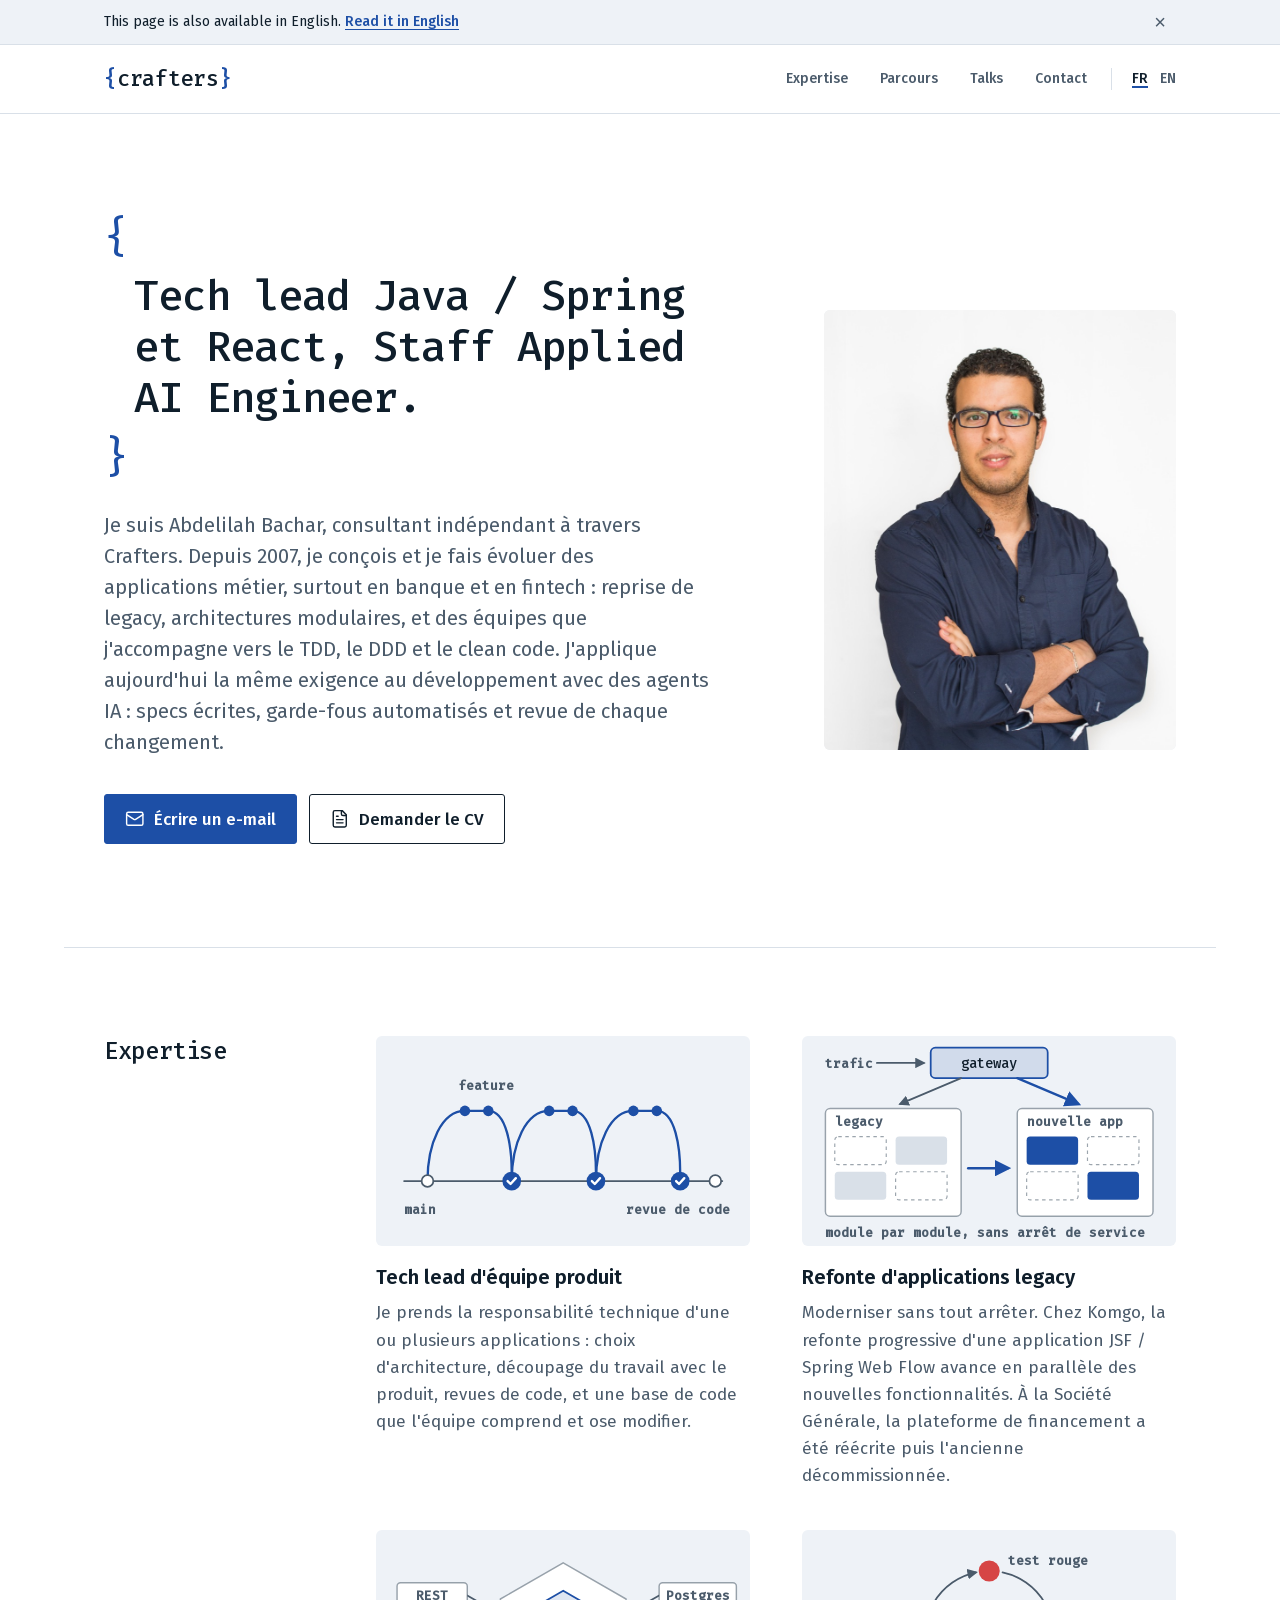
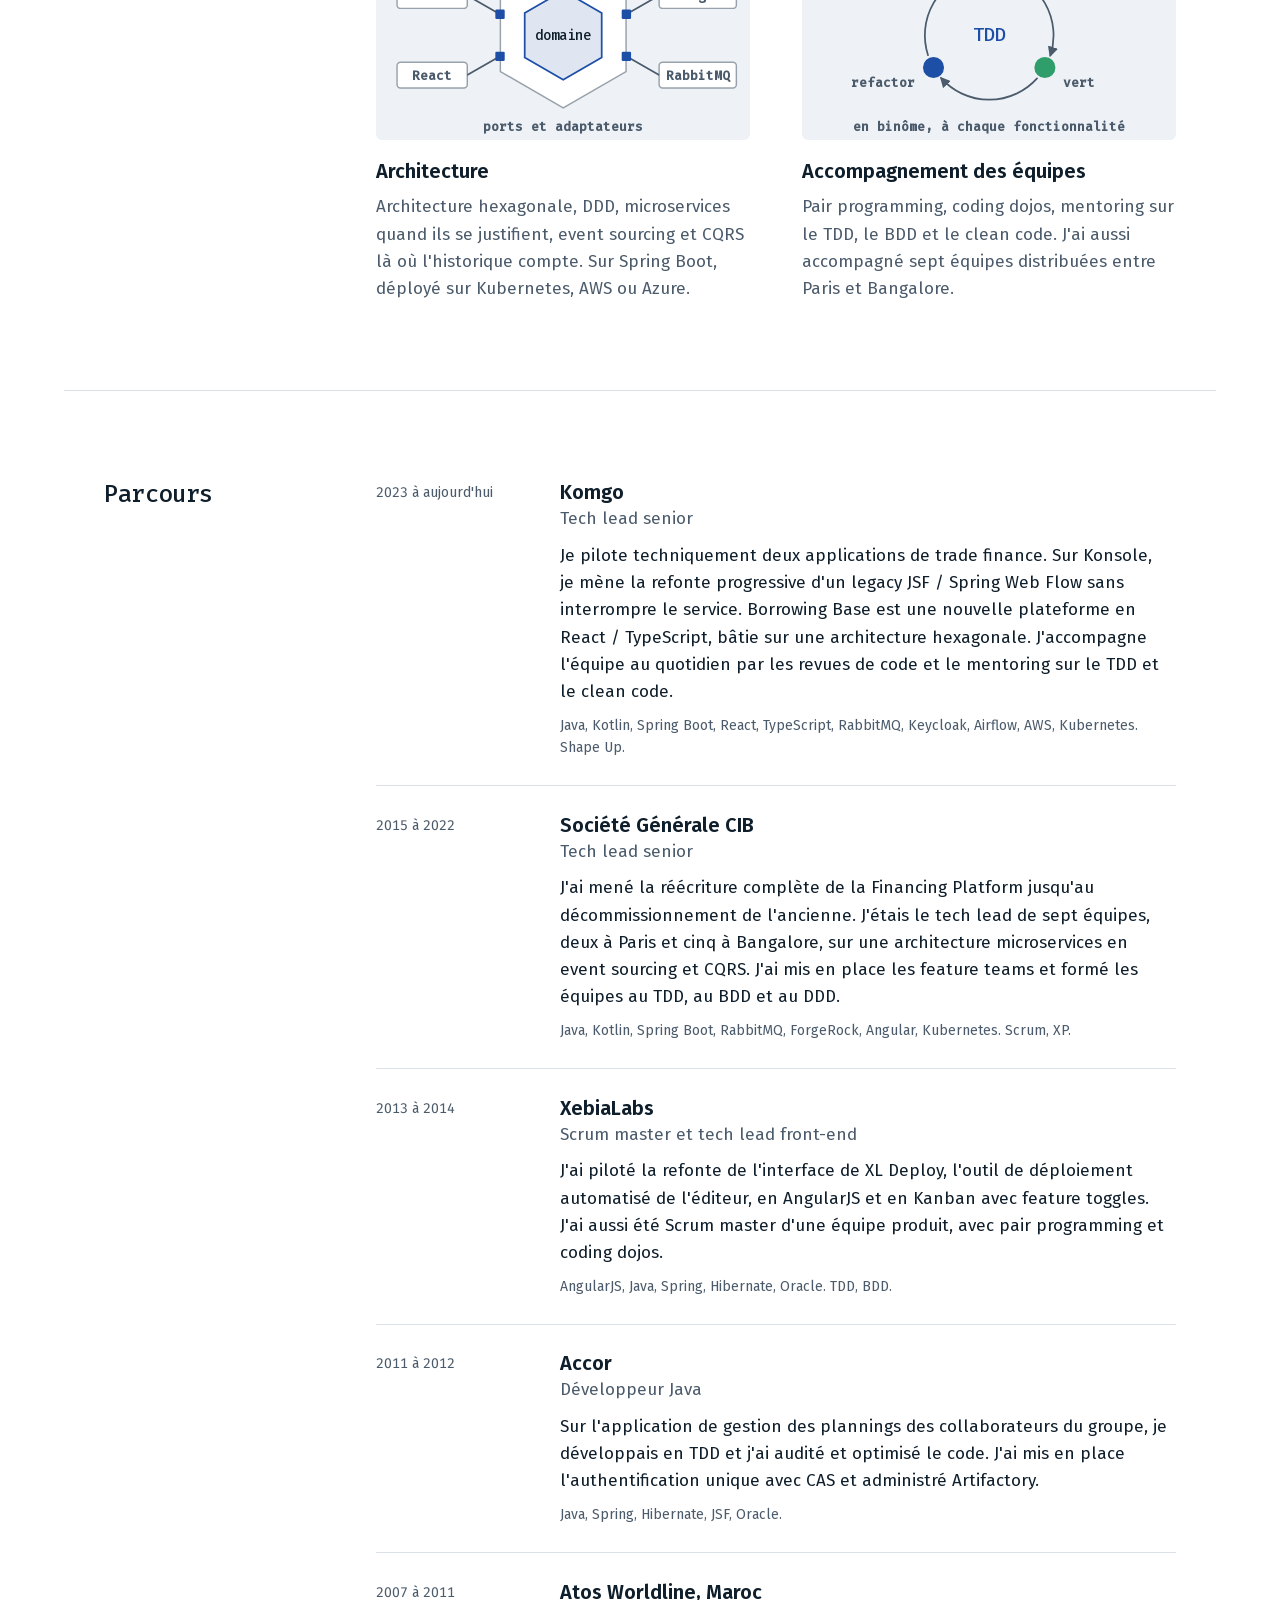
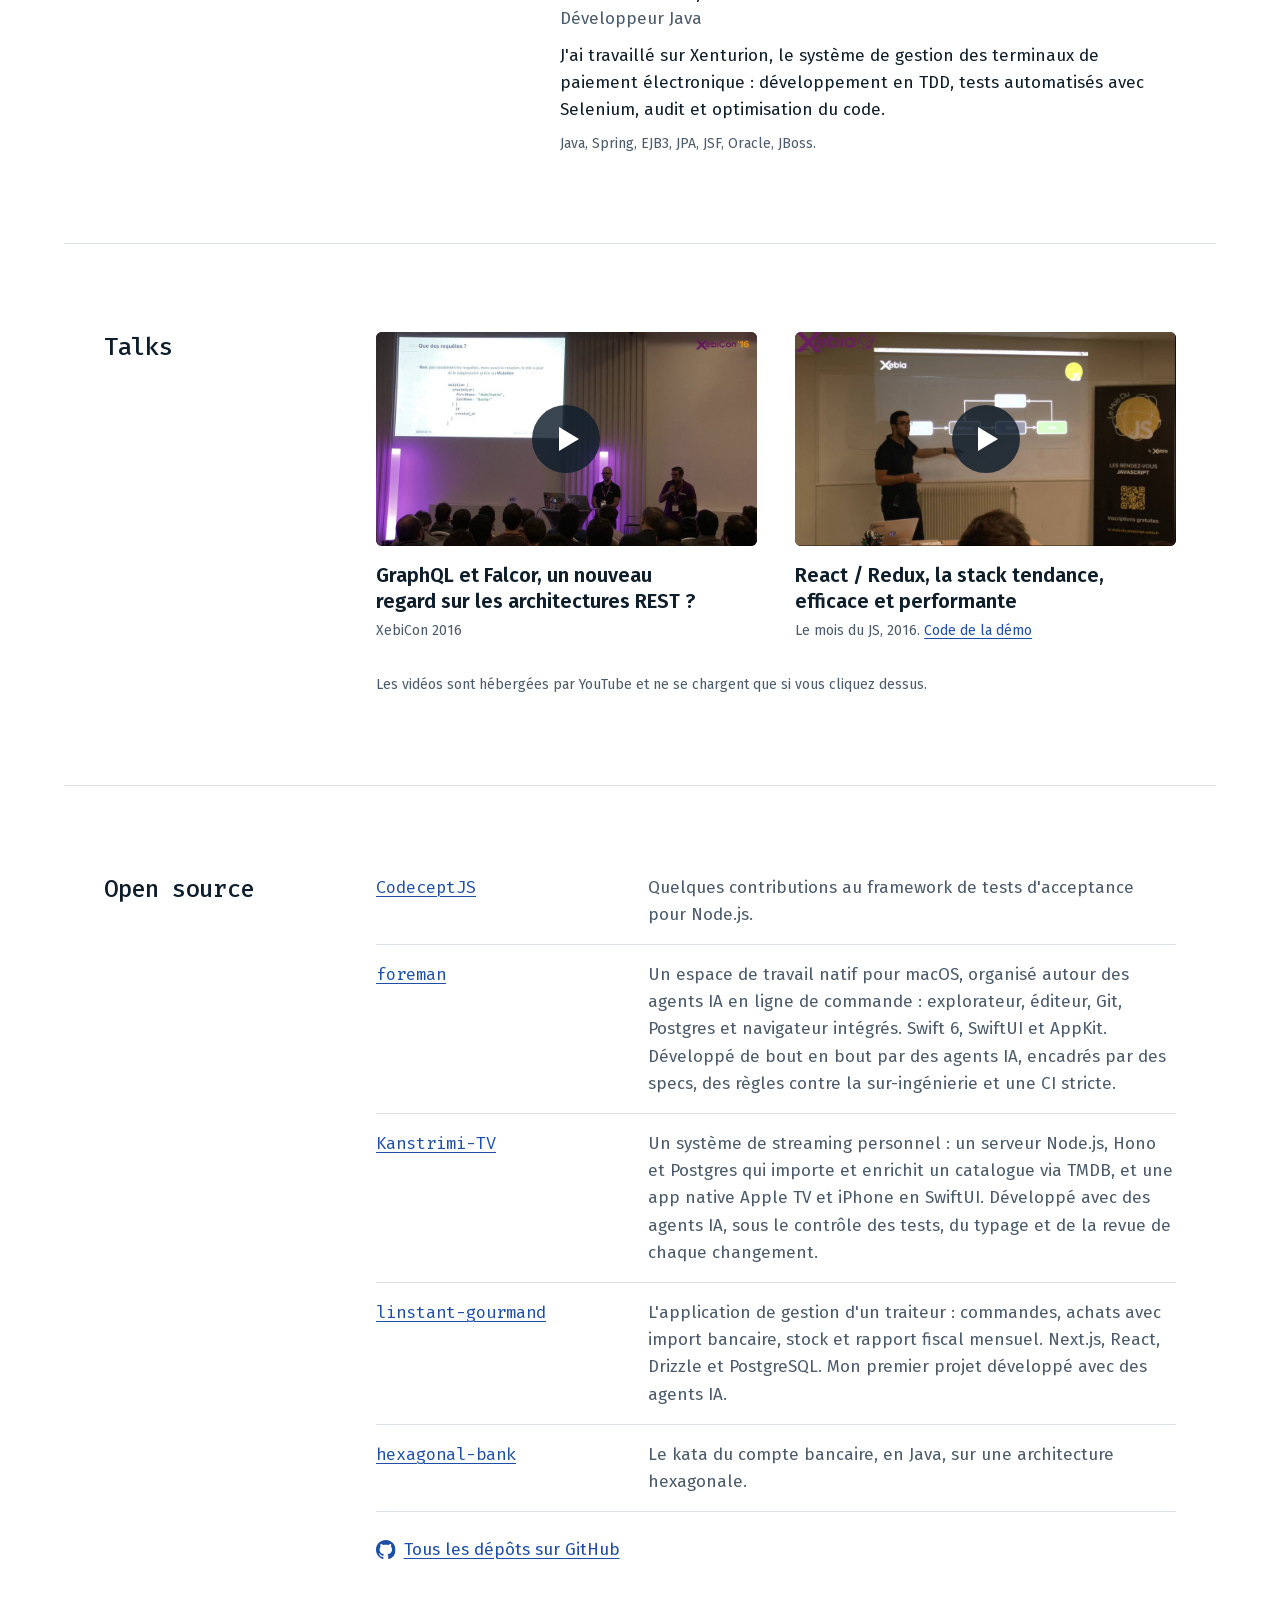
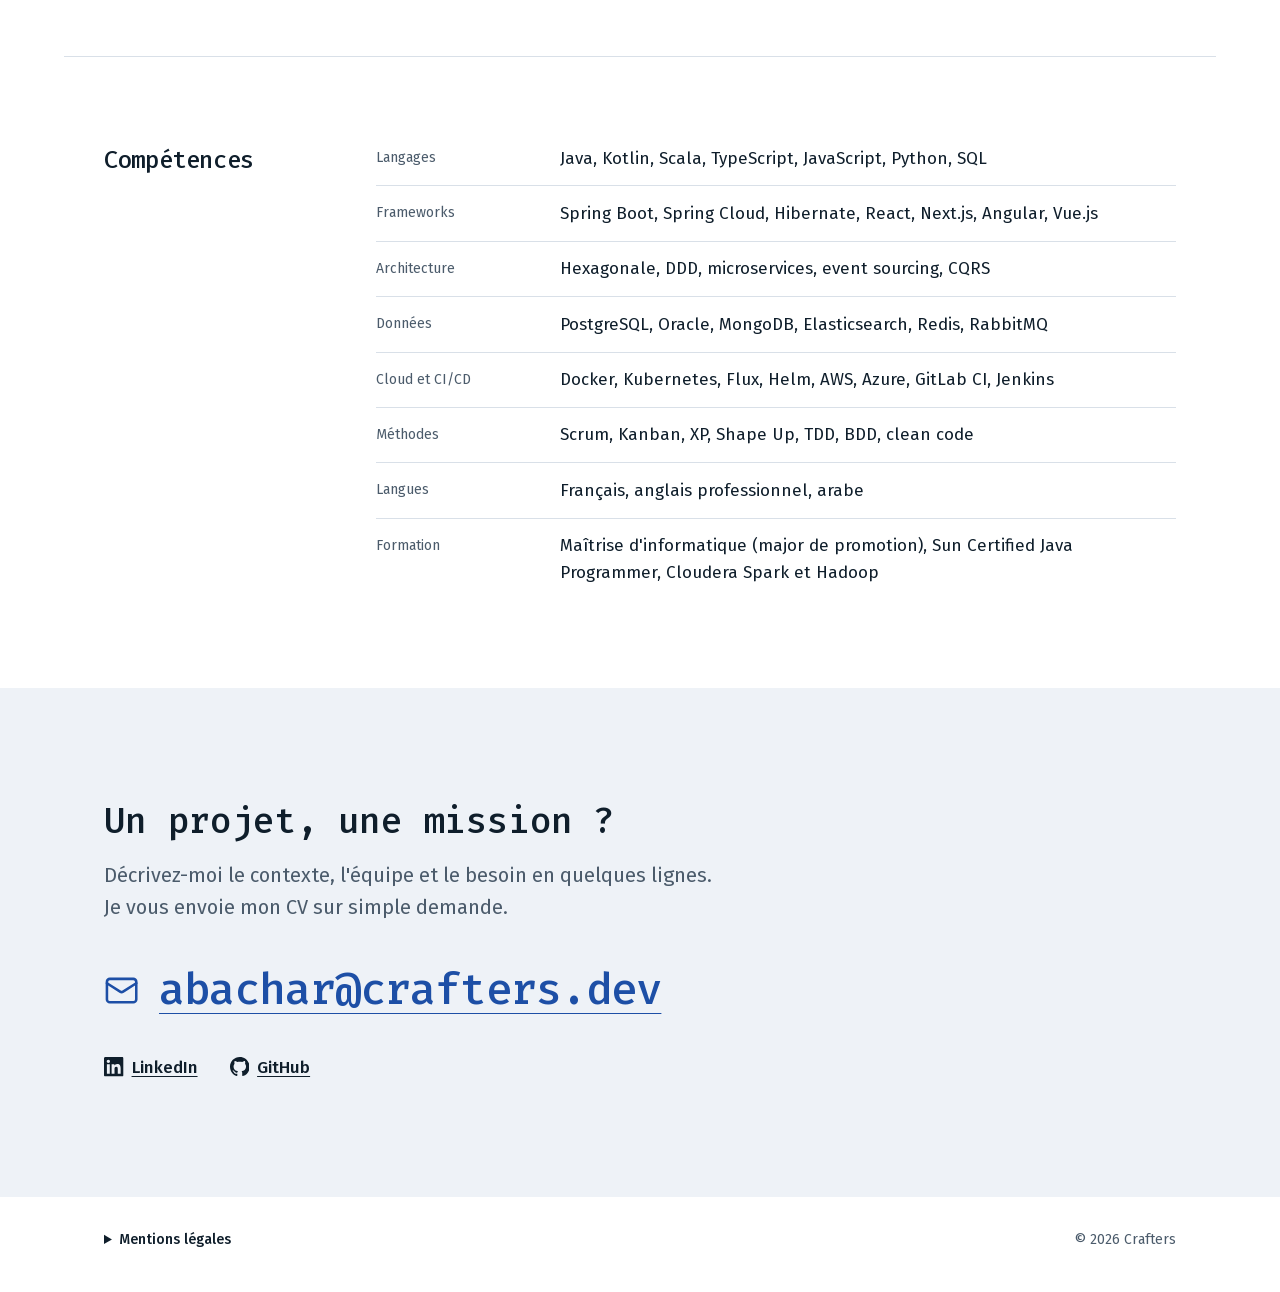
==== index.html @ ee403dfb "Site Crafters : version française et anglaise" ====
<!doctype html>
<html lang="fr">
<head>
  <meta charset="utf-8">
  <meta name="viewport" content="width=device-width, initial-scale=1">
  <meta http-equiv="Content-Security-Policy" content="default-src 'self'; img-src 'self'; script-src 'self'; style-src 'self'; font-src 'self'; frame-src https://www.youtube-nocookie.com; base-uri 'self'; form-action 'none'">
  <title>Crafters – Abdelilah Bachar, tech lead Java / Spring et React, Staff Applied AI Engineer</title>
  <meta name="description" content="Crafters est la société de conseil d'Abdelilah Bachar, tech lead indépendant Java / Spring et React et Staff Applied AI Engineer. Refonte d'applications legacy, architecture hexagonale, accompagnement des équipes en TDD et DDD.">
  <link rel="canonical" href="https://www.crafters.dev/">
  <link rel="alternate" hreflang="fr" href="https://www.crafters.dev/">
  <link rel="alternate" hreflang="en" href="https://www.crafters.dev/en/">
  <link rel="alternate" hreflang="x-default" href="https://www.crafters.dev/">
  <meta name="theme-color" content="#ffffff" media="(prefers-color-scheme: light)">
  <meta name="theme-color" content="#0f1822" media="(prefers-color-scheme: dark)">
  <meta name="color-scheme" content="light dark">

  <meta property="og:type" content="website">
  <meta property="og:locale" content="fr_FR">
  <meta property="og:site_name" content="Crafters">
  <meta property="og:url" content="https://www.crafters.dev/">
  <meta property="og:title" content="Crafters – Abdelilah Bachar, tech lead Java / Spring et React, Staff Applied AI Engineer">
  <meta property="og:description" content="Tech lead indépendant : refonte d'applications legacy, architecture, accompagnement des équipes.">
  <meta property="og:image" content="https://www.crafters.dev/assets/img/og.png">
  <meta property="og:image:width" content="1200">
  <meta property="og:image:height" content="630">
  <meta name="twitter:card" content="summary_large_image">

  <link rel="icon" href="/favicon.svg" type="image/svg+xml">
  <link rel="preload" href="/assets/fonts/firamono-500.woff2" as="font" type="font/woff2" crossorigin>
  <link rel="preload" href="/assets/fonts/firasans-400.woff2" as="font" type="font/woff2" crossorigin>
  <link rel="stylesheet" href="/assets/css/style.css">

  <script type="application/ld+json">
  {
    "@context": "https://schema.org",
    "@graph": [
      {
        "@type": "Organization",
        "@id": "https://www.crafters.dev/#org",
        "name": "Crafters",
        "legalName": "CRAFTERS",
        "url": "https://www.crafters.dev/",
        "logo": "https://www.crafters.dev/assets/img/og.png",
        "email": "abachar@crafters.dev",
        "vatID": "FR05844263392",
        "taxID": "844263392",
        "foundingDate": "2018-11-28",
        "address": {
          "@type": "PostalAddress",
          "streetAddress": "3 chemin des Tionnets",
          "postalCode": "78740",
          "addressLocality": "Vaux-sur-Seine",
          "addressCountry": "FR"
        },
        "founder": { "@id": "https://www.crafters.dev/#me" }
      },
      {
        "@type": "Person",
        "@id": "https://www.crafters.dev/#me",
        "name": "Abdelilah Bachar",
        "jobTitle": ["Tech lead Java / Spring et React", "Staff Applied AI Engineer"],
        "image": "https://www.crafters.dev/assets/img/abachar.jpg",
        "worksFor": { "@id": "https://www.crafters.dev/#org" },
        "sameAs": ["https://github.com/abachar", "https://www.linkedin.com/in/abachar"]
      }
    ]
  }
  </script>
</head>
<body>
  <svg class="sprite" xmlns="http://www.w3.org/2000/svg" aria-hidden="true">
    <defs>
      <symbol id="i-mail" viewBox="0 0 24 24" fill="none" stroke="currentColor" stroke-width="1.75" stroke-linecap="round" stroke-linejoin="round"><rect x="2" y="4" width="20" height="16" rx="2"/><path d="m22 7-8.97 5.7a1.94 1.94 0 0 1-2.06 0L2 7"/></symbol>
      <symbol id="i-file" viewBox="0 0 24 24" fill="none" stroke="currentColor" stroke-width="1.75" stroke-linecap="round" stroke-linejoin="round"><path d="M15 2H6a2 2 0 0 0-2 2v16a2 2 0 0 0 2 2h12a2 2 0 0 0 2-2V7Z"/><path d="M14 2v4a2 2 0 0 0 2 2h4"/><path d="M16 13H8"/><path d="M16 17H8"/><path d="M10 9H8"/></symbol>
      <symbol id="i-github" viewBox="0 0 16 16" fill="currentColor"><path d="M8 0C3.58 0 0 3.58 0 8c0 3.54 2.29 6.53 5.47 7.59.4.07.55-.17.55-.38 0-.19-.01-.82-.01-1.49-2.01.37-2.53-.49-2.69-.94-.09-.23-.48-.94-.82-1.13-.28-.15-.68-.52-.01-.53.63-.01 1.08.58 1.23.82.72 1.21 1.87.87 2.33.66.07-.52.28-.87.51-1.07-1.78-.2-3.64-.89-3.64-3.95 0-.87.31-1.59.82-2.15-.08-.2-.36-1.02.08-2.12 0 0 .67-.21 2.2.82.64-.18 1.32-.27 2-.27.68 0 1.36.09 2 .27 1.53-1.04 2.2-.82 2.2-.82.44 1.1.16 1.92.08 2.12.51.56.82 1.27.82 2.15 0 3.07-1.87 3.75-3.65 3.95.29.25.54.73.54 1.48 0 1.07-.01 1.93-.01 2.2 0 .21.15.46.55.38A8.01 8.01 0 0 0 16 8c0-4.42-3.58-8-8-8z"/></symbol>
      <symbol id="i-linkedin" viewBox="0 0 24 24" fill="currentColor"><path d="M20.45 20.45h-3.55v-5.57c0-1.33-.03-3.04-1.85-3.04-1.85 0-2.14 1.45-2.14 2.94v5.67H9.35V9h3.41v1.56h.05c.48-.9 1.64-1.85 3.37-1.85 3.6 0 4.27 2.37 4.27 5.46v6.28zM5.34 7.43a2.06 2.06 0 1 1 0-4.13 2.06 2.06 0 0 1 0 4.13zM7.12 20.45H3.56V9h3.56v11.45zM22.22 0H1.77C.79 0 0 .77 0 1.73v20.54C0 23.23.79 24 1.77 24h20.45c.98 0 1.78-.77 1.78-1.73V1.73C24 .77 23.2 0 22.22 0z"/></symbol>
    </defs>
  </svg>
  <a class="skip" href="#contenu">Aller au contenu</a>

  <aside class="lang-hint" lang="en" hidden>
    <div class="wrap lang-hint__inner">
      <p>This page is also available in English. <a href="/en/" hreflang="en">Read it in English</a></p>
      <button class="lang-hint__close" type="button" aria-label="Close">×</button>
    </div>
  </aside>

  <header class="site-header">
    <div class="wrap site-header__inner">
      <a class="wordmark" href="/" aria-label="Crafters, accueil">
        <span class="brace" aria-hidden="true">{</span>crafters<span class="brace" aria-hidden="true">}</span>
      </a>
      <nav class="site-nav" aria-label="Navigation principale">
        <a href="#expertise">Expertise</a>
        <a href="#parcours">Parcours</a>
        <a href="#talks">Talks</a>
        <a href="#contact">Contact</a>
      </nav>
      <nav class="lang-switch" aria-label="Langue">
        <a href="/" lang="fr" hreflang="fr" aria-current="page">FR</a>
        <a href="/en/" lang="en" hreflang="en">EN</a>
      </nav>
    </div>
  </header>

  <main id="contenu">
    <section class="hero wrap" aria-labelledby="hero-title">
      <div class="hero__text">
        <h1 id="hero-title" class="statement">
          <span class="statement__brace statement__brace--open" aria-hidden="true">{</span>
          <span class="statement__body">Tech lead Java&nbsp;/&nbsp;Spring et React, Staff Applied AI&nbsp;Engineer.</span>
          <span class="statement__brace statement__brace--close" aria-hidden="true">}</span>
        </h1>
        <p class="lead">
          Je suis Abdelilah Bachar, consultant indépendant à travers Crafters.
          Depuis 2007, je conçois et je fais évoluer des applications métier, surtout en banque
          et en fintech&nbsp;: reprise de legacy, architectures modulaires,
          et des équipes que j'accompagne vers le TDD, le DDD et le clean code.
          J'applique aujourd'hui la même exigence au développement avec des agents IA&nbsp;:
          specs écrites, garde-fous automatisés et revue de chaque changement.
        </p>
        <div class="actions">
          <a class="button button--primary" href="mailto:abachar@crafters.dev"><svg class="icon" aria-hidden="true"><use href="#i-mail"/></svg>Écrire un e-mail</a>
          <a class="button" href="mailto:abachar@crafters.dev?subject=Demande%20de%20CV&amp;body=Bonjour%2C%0D%0A%0D%0APouvez-vous%20m%27envoyer%20votre%20CV%20%3F%0D%0A%0D%0AEntreprise%20%3A%0D%0AMission%20envisag%C3%A9e%20%3A%0D%0A"><svg class="icon" aria-hidden="true"><use href="#i-file"/></svg>Demander le CV</a>
        </div>
      </div>
      <figure class="hero__portrait">
        <img src="/assets/img/abachar.jpg" width="798" height="1200" alt="Portrait d'Abdelilah Bachar">
      </figure>
    </section>

    <section id="expertise" class="block wrap" aria-labelledby="expertise-title">
      <h2 id="expertise-title" class="block__title">Expertise</h2>
      <div class="block__body">
        <dl class="services">
          <div class="service">
            <dt>
              <svg class="service__figure" viewBox="0 0 320 180" aria-hidden="true" focusable="false">
                <path class="ln" d="M24 124H296"/>
                <path class="ac-ln" d="M44 124C44 92 56 64 76 64H96C112 64 116 96 116 117"/>
                <path class="ac-ln" d="M116 124C116 92 128 64 148 64H168C184 64 188 96 188 117"/>
                <path class="ac-ln" d="M188 124C188 92 200 64 220 64H240C256 64 260 96 260 117"/>
                <circle class="dot" cx="44" cy="124" r="5"/>
                <circle class="ac" cx="76" cy="64" r="4.5"/><circle class="ac" cx="96" cy="64" r="4.5"/>
                <circle class="ac" cx="148" cy="64" r="4.5"/><circle class="ac" cx="168" cy="64" r="4.5"/>
                <circle class="ac" cx="220" cy="64" r="4.5"/><circle class="ac" cx="240" cy="64" r="4.5"/>
                <circle class="ac" cx="116" cy="124" r="8"/><path class="check" d="M112.5 124l2.5 2.5 4.5-5"/>
                <circle class="ac" cx="188" cy="124" r="8"/><path class="check" d="M184.5 124l2.5 2.5 4.5-5"/>
                <circle class="ac" cx="260" cy="124" r="8"/><path class="check" d="M256.5 124l2.5 2.5 4.5-5"/>
                <circle class="dot" cx="290" cy="124" r="5"/>
                <text class="tx" x="24" y="152">main</text>
                <text class="tx" x="70" y="46">feature</text>
                <text class="tx" x="214" y="152">revue de code</text>
              </svg>
              Tech lead d'équipe produit
            </dt>
            <dd>
              Je prends la responsabilité technique d'une ou plusieurs applications&nbsp;:
              choix d'architecture, découpage du travail avec le produit, revues de code,
              et une base de code que l'équipe comprend et ose modifier.
            </dd>
          </div>
          <div class="service">
            <dt>
              <svg class="service__figure" viewBox="0 0 320 180" aria-hidden="true" focusable="false">
                <defs>
                  <marker id="arrow-legacy" viewBox="0 0 10 10" refX="8" refY="5" markerWidth="7" markerHeight="7" orient="auto-start-reverse"><path class="arrow-ac" d="M0 0L10 5L0 10z"/></marker>
                  <marker id="arrow-legacy-grey" viewBox="0 0 10 10" refX="8" refY="5" markerWidth="6" markerHeight="6" orient="auto-start-reverse"><path class="arrow" d="M0 0L10 5L0 10z"/></marker>
                </defs>
                <text class="tx" x="20" y="27">trafic</text>
                <path class="ln" d="M64 23H104" marker-end="url(#arrow-legacy-grey)"/>
                <rect class="ac-soft" x="110" y="10" width="100" height="26" rx="4"/>
                <text class="tx-strong tx-small" x="160" y="27" text-anchor="middle">gateway</text>
                <path class="ln" d="M136 36L84 58" marker-end="url(#arrow-legacy-grey)"/>
                <path class="ac-ln" d="M184 36L236 58" marker-end="url(#arrow-legacy)"/>
                <rect class="box" x="20" y="62" width="116" height="92" rx="4"/>
                <text class="tx" x="28" y="77">legacy</text>
                <rect class="ghost" x="28" y="86" width="44" height="24" rx="3"/>
                <rect class="mod" x="80" y="86" width="44" height="24" rx="3"/>
                <rect class="mod" x="28" y="116" width="44" height="24" rx="3"/>
                <rect class="ghost" x="80" y="116" width="44" height="24" rx="3"/>
                <rect class="box" x="184" y="62" width="116" height="92" rx="4"/>
                <text class="tx" x="192" y="77">nouvelle app</text>
                <rect class="ac-mod" x="192" y="86" width="44" height="24" rx="3"/>
                <rect class="ghost" x="244" y="86" width="44" height="24" rx="3"/>
                <rect class="ghost" x="192" y="116" width="44" height="24" rx="3"/>
                <rect class="ac-mod" x="244" y="116" width="44" height="24" rx="3"/>
                <path class="ac-ln" d="M142 113H176" marker-end="url(#arrow-legacy)"/>
                <text class="tx" x="20" y="172">module par module, sans arrêt de service</text>
              </svg>
              Refonte d'applications legacy
            </dt>
            <dd>
              Moderniser sans tout arrêter. Chez Komgo, la refonte progressive d'une application
              JSF / Spring Web Flow avance en parallèle des nouvelles fonctionnalités.
              À la Société Générale, la plateforme de financement a été réécrite puis l'ancienne décommissionnée.
            </dd>
          </div>
          <div class="service">
            <dt>
              <svg class="service__figure" viewBox="0 0 320 180" aria-hidden="true" focusable="false">
                <polygon class="box" points="160,28 213.7,59 213.7,121 160,152 106.3,121 106.3,59"/>
                <polygon class="ac-soft" points="160,52 192.9,71 192.9,109 160,128 127.1,109 127.1,71"/>
                <text class="tx-strong tx-small" x="160" y="94" text-anchor="middle">domaine</text>
                <path class="ln" d="M78 56L106 72M78 124L106 108M242 56L214 72M242 124L214 108"/>
                <rect class="ac" x="102" y="68" width="8" height="8" rx="1"/><rect class="ac" x="102" y="104" width="8" height="8" rx="1"/>
                <rect class="ac" x="210" y="68" width="8" height="8" rx="1"/><rect class="ac" x="210" y="104" width="8" height="8" rx="1"/>
                <rect class="box" x="18" y="45" width="60" height="22" rx="3"/><text class="tx" x="48" y="60" text-anchor="middle">REST</text>
                <rect class="box" x="18" y="113" width="60" height="22" rx="3"/><text class="tx" x="48" y="128" text-anchor="middle">React</text>
                <rect class="box" x="242" y="45" width="66" height="22" rx="3"/><text class="tx" x="275" y="60" text-anchor="middle">Postgres</text>
                <rect class="box" x="242" y="113" width="66" height="22" rx="3"/><text class="tx" x="275" y="128" text-anchor="middle">RabbitMQ</text>
                <text class="tx" x="160" y="172" text-anchor="middle">ports et adaptateurs</text>
              </svg>
              Architecture
            </dt>
            <dd>
              Architecture hexagonale, DDD, microservices quand ils se justifient,
              event sourcing et CQRS là où l'historique compte. Sur Spring Boot,
              déployé sur Kubernetes, AWS ou Azure.
            </dd>
          </div>
          <div class="service">
            <dt>
              <svg class="service__figure" viewBox="0 0 320 180" aria-hidden="true" focusable="false">
                <defs><marker id="arrow-tdd" viewBox="0 0 10 10" refX="8" refY="5" markerWidth="6" markerHeight="6" orient="auto-start-reverse"><path class="arrow" d="M0 0L10 5L0 10z"/></marker></defs>
                <path class="ln" d="M171.4 36.2A55 55 0 0 1 212.3 107" marker-end="url(#arrow-tdd)"/>
                <path class="ln" d="M200.9 126.8A55 55 0 0 1 119.1 126.8" marker-end="url(#arrow-tdd)"/>
                <path class="ln" d="M107.7 107A55 55 0 0 1 148.6 36.2" marker-end="url(#arrow-tdd)"/>
                <circle class="red" cx="160" cy="35" r="9"/>
                <circle class="green" cx="207.6" cy="117.5" r="9"/>
                <circle class="ac" cx="112.4" cy="117.5" r="9"/>
                <text class="tx-strong tx-accent" x="160" y="95" text-anchor="middle">TDD</text>
                <text class="tx" x="176" y="30">test rouge</text>
                <text class="tx" x="223" y="134">vert</text>
                <text class="tx" x="97" y="134" text-anchor="end">refactor</text>
                <text class="tx" x="160" y="172" text-anchor="middle">en binôme, à chaque fonctionnalité</text>
              </svg>
              Accompagnement des équipes
            </dt>
            <dd>
              Pair programming, coding dojos, mentoring sur le TDD, le BDD et le clean code.
              J'ai aussi accompagné sept équipes distribuées entre Paris et Bangalore.
            </dd>
          </div>
        </dl>
      </div>
    </section>

    <section id="parcours" class="block wrap" aria-labelledby="parcours-title">
      <h2 id="parcours-title" class="block__title">Parcours</h2>
      <div class="block__body">
        <ol class="timeline">
          <li class="mission">
            <p class="mission__dates"><time datetime="2023-01">2023</time> à aujourd'hui</p>
            <div class="mission__content">
              <h3 class="mission__title">Tech lead senior <span class="mission__client">Komgo</span></h3>
              <p>Je pilote techniquement deux applications de trade finance. Sur Konsole, je mène la refonte progressive d'un legacy JSF / Spring Web Flow sans interrompre le service. Borrowing Base est une nouvelle plateforme en React / TypeScript, bâtie sur une architecture hexagonale. J'accompagne l'équipe au quotidien par les revues de code et le mentoring sur le TDD et le clean code.</p>
              <p class="mission__stack">Java, Kotlin, Spring Boot, React, TypeScript, RabbitMQ, Keycloak, Airflow, AWS, Kubernetes. Shape Up.</p>
            </div>
          </li>
          <li class="mission">
            <p class="mission__dates"><time datetime="2015-01">2015</time> à <time datetime="2022-12">2022</time></p>
            <div class="mission__content">
              <h3 class="mission__title">Tech lead senior <span class="mission__client">Société Générale CIB</span></h3>
              <p>J'ai mené la réécriture complète de la Financing Platform jusqu'au décommissionnement de l'ancienne. J'étais le tech lead de sept équipes, deux à Paris et cinq à Bangalore, sur une architecture microservices en event sourcing et CQRS. J'ai mis en place les feature teams et formé les équipes au TDD, au BDD et au DDD.</p>
              <p class="mission__stack">Java, Kotlin, Spring Boot, RabbitMQ, ForgeRock, Angular, Kubernetes. Scrum, XP.</p>
            </div>
          </li>
          <li class="mission">
            <p class="mission__dates"><time datetime="2013-01">2013</time> à <time datetime="2014-12">2014</time></p>
            <div class="mission__content">
              <h3 class="mission__title">Scrum master et tech lead front-end <span class="mission__client">XebiaLabs</span></h3>
              <p>J'ai piloté la refonte de l'interface de XL Deploy, l'outil de déploiement automatisé de l'éditeur, en AngularJS et en Kanban avec feature toggles. J'ai aussi été Scrum master d'une équipe produit, avec pair programming et coding dojos.</p>
              <p class="mission__stack">AngularJS, Java, Spring, Hibernate, Oracle. TDD, BDD.</p>
            </div>
          </li>
          <li class="mission">
            <p class="mission__dates"><time datetime="2011-05">2011</time> à <time datetime="2012-12">2012</time></p>
            <div class="mission__content">
              <h3 class="mission__title">Développeur Java <span class="mission__client">Accor</span></h3>
              <p>Sur l'application de gestion des plannings des collaborateurs du groupe, je développais en TDD et j'ai audité et optimisé le code. J'ai mis en place l'authentification unique avec CAS et administré Artifactory.</p>
              <p class="mission__stack">Java, Spring, Hibernate, JSF, Oracle.</p>
            </div>
          </li>
          <li class="mission">
            <p class="mission__dates"><time datetime="2007-07">2007</time> à <time datetime="2011-05">2011</time></p>
            <div class="mission__content">
              <h3 class="mission__title">Développeur Java <span class="mission__client">Atos Worldline, Maroc</span></h3>
              <p>J'ai travaillé sur Xenturion, le système de gestion des terminaux de paiement électronique&nbsp;: développement en TDD, tests automatisés avec Selenium, audit et optimisation du code.</p>
              <p class="mission__stack">Java, Spring, EJB3, JPA, JSF, Oracle, JBoss.</p>
            </div>
          </li>
        </ol>
      </div>
    </section>

    <section id="talks" class="block wrap" aria-labelledby="talks-title">
      <h2 id="talks-title" class="block__title">Talks</h2>
      <div class="block__body">
        <div class="talks">
          <article class="talk">
            <div class="video" data-youtube="ZE7nZMry898">
              <img src="/assets/img/talk-ZE7nZMry898.jpg" width="960" height="540" alt="" loading="lazy">
              <button class="video__play" type="button"><span class="visually-hidden">Lire la vidéo : GraphQL et Falcor, un nouveau regard sur les architectures REST&nbsp;?</span></button>
            </div>
            <h3 class="talk__title">GraphQL et Falcor, un nouveau regard sur les architectures REST&nbsp;?</h3>
            <p class="talk__event">XebiCon 2016</p>
          </article>
          <article class="talk">
            <div class="video" data-youtube="rgzrByrqRTY">
              <img src="/assets/img/talk-rgzrByrqRTY.jpg" width="960" height="540" alt="" loading="lazy">
              <button class="video__play" type="button"><span class="visually-hidden">Lire la vidéo : React / Redux, la stack tendance, efficace et performante</span></button>
            </div>
            <h3 class="talk__title">React / Redux, la stack tendance, efficace et performante</h3>
            <p class="talk__event">Le mois du JS, 2016. <a href="https://github.com/abachar/moisdujs-react">Code de la démo</a></p>
          </article>
        </div>
        <p class="note">Les vidéos sont hébergées par YouTube et ne se chargent que si vous cliquez dessus.</p>
      </div>
    </section>

    <section id="open-source" class="block wrap" aria-labelledby="oss-title">
      <h2 id="oss-title" class="block__title">Open source</h2>
      <div class="block__body">
        <ul class="repos">
          <li>
            <a href="https://github.com/codeceptjs/CodeceptJS">CodeceptJS</a>
            <p>Quelques contributions au framework de tests d'acceptance pour Node.js.</p>
          </li>
          <li>
            <a href="https://github.com/abachar/foreman">foreman</a>
            <p>Un espace de travail natif pour macOS, organisé autour des agents IA en ligne de commande : explorateur, éditeur, Git, Postgres et navigateur intégrés. Swift 6, SwiftUI et AppKit. Développé de bout en bout par des agents IA, encadrés par des specs, des règles contre la sur-ingénierie et une CI stricte.</p>
          </li>
          <li>
            <a href="https://github.com/abachar/Kanstrimi-TV">Kanstrimi-TV</a>
            <p>Un système de streaming personnel : un serveur Node.js, Hono et Postgres qui importe et enrichit un catalogue via TMDB, et une app native Apple TV et iPhone en SwiftUI. Développé avec des agents IA, sous le contrôle des tests, du typage et de la revue de chaque changement.</p>
          </li>
          <li>
            <a href="https://github.com/abachar/linstant-gourmand">linstant-gourmand</a>
            <p>L'application de gestion d'un traiteur : commandes, achats avec import bancaire, stock et rapport fiscal mensuel. Next.js, React, Drizzle et PostgreSQL. Mon premier projet développé avec des agents IA.</p>
          </li>
          <li>
            <a href="https://github.com/abachar/hexagonal-bank">hexagonal-bank</a>
            <p>Le kata du compte bancaire, en Java, sur une architecture hexagonale.</p>
          </li>
        </ul>
        <p class="more"><a class="with-icon" href="https://github.com/abachar"><svg class="icon" aria-hidden="true"><use href="#i-github"/></svg>Tous les dépôts sur GitHub</a></p>
      </div>
    </section>

    <section id="competences" class="block wrap" aria-labelledby="skills-title">
      <h2 id="skills-title" class="block__title">Compétences</h2>
      <div class="block__body">
        <dl class="skills">
          <div><dt>Langages</dt><dd>Java, Kotlin, Scala, TypeScript, JavaScript, Python, SQL</dd></div>
          <div><dt>Frameworks</dt><dd>Spring Boot, Spring Cloud, Hibernate, React, Next.js, Angular, Vue.js</dd></div>
          <div><dt>Architecture</dt><dd>Hexagonale, DDD, microservices, event sourcing, CQRS</dd></div>
          <div><dt>Données</dt><dd>PostgreSQL, Oracle, MongoDB, Elasticsearch, Redis, RabbitMQ</dd></div>
          <div><dt>Cloud et CI/CD</dt><dd>Docker, Kubernetes, Flux, Helm, AWS, Azure, GitLab CI, Jenkins</dd></div>
          <div><dt>Méthodes</dt><dd>Scrum, Kanban, XP, Shape Up, TDD, BDD, clean code</dd></div>
          <div><dt>Langues</dt><dd>Français, anglais professionnel, arabe</dd></div>
          <div><dt>Formation</dt><dd>Maîtrise d'informatique (major de promotion), Sun Certified Java Programmer, Cloudera Spark et Hadoop</dd></div>
        </dl>
      </div>
    </section>

    <section id="contact" class="contact" aria-labelledby="contact-title">
      <div class="wrap contact__inner">
        <h2 id="contact-title" class="contact__title">Un projet, une mission&nbsp;?</h2>
        <p class="contact__text">Décrivez-moi le contexte, l'équipe et le besoin en quelques lignes. Je vous envoie mon CV sur simple demande.</p>
        <p class="contact__email"><a href="mailto:abachar@crafters.dev"><svg class="icon contact__email-icon" aria-hidden="true"><use href="#i-mail"/></svg>abachar@crafters.dev</a></p>
        <ul class="contact__links">
          <li><a class="with-icon" href="https://www.linkedin.com/in/abachar"><svg class="icon" aria-hidden="true"><use href="#i-linkedin"/></svg>LinkedIn</a></li>
          <li><a class="with-icon" href="https://github.com/abachar"><svg class="icon" aria-hidden="true"><use href="#i-github"/></svg>GitHub</a></li>
        </ul>
      </div>
    </section>
  </main>

  <footer class="site-footer">
    <div class="wrap">
      <details class="legal">
        <summary>Mentions légales</summary>
        <div class="legal__body">
          <p>
            <strong>Éditeur.</strong> CRAFTERS, société à responsabilité limitée<!-- TODO: au capital de X € -->,
            immatriculée sous le numéro SIREN 844&nbsp;263&nbsp;392 (RCS Versailles).
            Siège social&nbsp;: 3 chemin des Tionnets, 78740 Vaux-sur-Seine.
            TVA intracommunautaire&nbsp;: FR05844263392.
            Contact&nbsp;: <a href="mailto:abachar@crafters.dev">abachar@crafters.dev</a>.
          </p>
          <p><strong>Directeur de la publication.</strong> Abdelilah Bachar, gérant.</p>
          <p>
            <strong>Hébergement.</strong> GitHub, Inc. (GitHub Pages), 88 Colin P. Kelly Jr. Street,
            San Francisco, CA 94107, États-Unis.
          </p>
          <p>
            <strong>Données personnelles.</strong> Ce site ne dépose aucun cookie et n'utilise aucun outil
            de mesure d'audience. Les vidéos YouTube ne sont chargées qu'à votre demande&nbsp;; YouTube
            applique alors sa propre politique de confidentialité.
          </p>
        </div>
      </details>
      <p class="site-footer__meta">© 2026 Crafters</p>
    </div>
  </footer>

  <script src="/assets/js/main.js" defer></script>
</body>
</html>
---- assets/css/style.css ----
/* Crafters – www.crafters.dev
   Palette tirée du logo : bleu des accolades, encre du mot « crafters ». */

@font-face { font-family: "Fira Mono"; font-weight: 400; font-style: normal; font-display: swap; src: url("../fonts/firamono-400.woff2") format("woff2"); }
@font-face { font-family: "Fira Mono"; font-weight: 500; font-style: normal; font-display: swap; src: url("../fonts/firamono-500.woff2") format("woff2"); }
@font-face { font-family: "Fira Sans"; font-weight: 400; font-style: normal; font-display: swap; src: url("../fonts/firasans-400.woff2") format("woff2"); }
@font-face { font-family: "Fira Sans"; font-weight: 400; font-style: italic; font-display: swap; src: url("../fonts/firasans-400-italic.woff2") format("woff2"); }
@font-face { font-family: "Fira Sans"; font-weight: 500; font-style: normal; font-display: swap; src: url("../fonts/firasans-500.woff2") format("woff2"); }
@font-face { font-family: "Fira Sans"; font-weight: 600; font-style: normal; font-display: swap; src: url("../fonts/firasans-600.woff2") format("woff2"); }

:root {
  --paper: #ffffff;
  --ink: #0f1e2b;
  --ink-soft: #4b5b6b;
  --blue: #1d4fa6;
  --blue-strong: #163e85;
  --mist: #eef2f7;
  --rule: #d9e0e8;
  --on-blue: #ffffff;

  --mono: "Fira Mono", ui-monospace, "SF Mono", Menlo, monospace;
  --sans: "Fira Sans", system-ui, -apple-system, "Segoe UI", sans-serif;

  --step--1: 0.875rem;
  --step-0: 1.0625rem;
  --step-1: 1.25rem;
  --step-2: 1.5rem;
  --step-3: clamp(1.75rem, 3.2vw, 2.25rem);
  --step-4: clamp(1.75rem, 3.3vw, 2.75rem);

  --gutter: clamp(1rem, 4vw, 2.5rem);
  --measure: 38rem;
}

@media (prefers-color-scheme: dark) {
  :root {
    --paper: #0f1822;
    --ink: #e3e9f0;
    --ink-soft: #9badbf;
    --blue: #8aaef2;
    --blue-strong: #a9c4f6;
    --mist: #15212d;
    --rule: #263545;
    --on-blue: #0f1822;
  }
}

*, *::before, *::after { box-sizing: border-box; }

html { -webkit-text-size-adjust: 100%; scroll-behavior: smooth; }

body {
  margin: 0;
  background: var(--paper);
  color: var(--ink);
  font-family: var(--sans);
  font-size: var(--step-0);
  line-height: 1.6;
  font-kerning: normal;
  text-rendering: optimizeLegibility;
}

img { display: block; max-width: 100%; height: auto; }

h1, h2, h3, p, ol, ul, dl, dd, figure { margin: 0; }
ol, ul { padding: 0; list-style: none; }

a { color: var(--blue); text-decoration-thickness: 1px; text-underline-offset: 0.2em; }
a:hover { color: var(--blue-strong); text-decoration-thickness: 2px; }

:focus-visible { outline: 2px solid var(--blue); outline-offset: 3px; border-radius: 2px; }

.wrap { width: 100%; max-width: 72rem; margin-inline: auto; padding-inline: var(--gutter); }

.visually-hidden {
  position: absolute !important; width: 1px; height: 1px; padding: 0; margin: -1px;
  overflow: hidden; clip: rect(0 0 0 0); white-space: nowrap; border: 0;
}

.skip { position: absolute; left: var(--gutter); top: -3rem; padding: 0.5rem 0.75rem; background: var(--blue); color: var(--on-blue); z-index: 10; }
.skip:focus { top: 0.5rem; }

/* En-tête */

.lang-hint { background: var(--mist); border-bottom: 1px solid var(--rule); font-size: var(--step--1); }
.lang-hint__inner { display: flex; align-items: center; justify-content: space-between; gap: 1rem; min-height: 2.75rem; }
.lang-hint a { font-weight: 500; }
.lang-hint__close {
  flex: none;
  width: 2rem;
  height: 2rem;
  border: 0;
  border-radius: 3px;
  background: transparent;
  color: var(--ink-soft);
  font-size: 1.25rem;
  line-height: 1;
  cursor: pointer;
}
.lang-hint__close:hover { color: var(--ink); background: var(--paper); }

.site-header { border-bottom: 1px solid var(--rule); }
.site-header__inner { display: flex; align-items: center; gap: 1.5rem; min-height: 4.25rem; }
.site-header__inner .site-nav { margin-left: auto; }

.wordmark {
  font-family: var(--mono);
  font-weight: 500;
  font-size: 1.375rem;
  letter-spacing: -0.01em;
  color: var(--ink);
  text-decoration: none;
}
.wordmark:hover { color: var(--ink); }
.wordmark .brace { color: var(--blue); }

.site-nav { display: flex; gap: clamp(1rem, 2.5vw, 2rem); font-size: var(--step--1); font-weight: 500; }
.site-nav a { color: var(--ink-soft); text-decoration: none; }
.site-nav a:hover { color: var(--ink); text-decoration: underline; }

.lang-switch { display: flex; gap: 0.75rem; padding-left: 1.25rem; border-left: 1px solid var(--rule); font-size: var(--step--1); font-weight: 500; }
.lang-switch a { color: var(--ink-soft); text-decoration: none; }
.lang-switch a:hover { color: var(--ink); text-decoration: underline; }
.lang-switch a[aria-current="page"] { color: var(--ink); text-decoration: underline; text-decoration-color: var(--blue); text-decoration-thickness: 2px; }

/* Hero */

.hero {
  display: grid;
  grid-template-columns: minmax(0, 1.8fr) minmax(0, 1fr);
  gap: clamp(2rem, 6vw, 5rem);
  align-items: center;
  padding-block: clamp(3rem, 8vw, 6.5rem);
}

.statement {
  font-family: var(--mono);
  font-weight: 500;
  font-size: var(--step-4);
  line-height: 1.2;
  letter-spacing: -0.025em;
  text-wrap: pretty;
}
.statement__brace { display: block; color: var(--blue); font-weight: 400; line-height: 1; }
.statement__body { display: block; padding-left: 1.2ch; margin-block: 0.3em; }

.lead {
  max-width: var(--measure);
  margin-top: 2rem;
  font-size: var(--step-1);
  line-height: 1.55;
  color: var(--ink-soft);
}

.actions { display: flex; flex-wrap: wrap; gap: 0.75rem; margin-top: 2.25rem; }

.button {
  display: inline-flex;
  align-items: center;
  min-height: 3rem;
  padding: 0.65rem 1.25rem;
  border: 1px solid var(--ink);
  border-radius: 3px;
  color: var(--ink);
  font-weight: 500;
  text-decoration: none;
}
.button:hover { background: var(--mist); color: var(--ink); }
.button--primary { background: var(--blue); border-color: var(--blue); color: var(--on-blue); }
.button--primary:hover { background: var(--blue-strong); border-color: var(--blue-strong); color: var(--on-blue); }

.hero__portrait { justify-self: end; width: 100%; max-width: 22rem; }
.hero__portrait img {
  width: 100%;
  aspect-ratio: 4 / 5;
  object-fit: cover;
  object-position: 50% 15%;
  background: var(--mist);
  border-radius: 6px;
}

/* Le seul mouvement de la page : les accolades s'ouvrent au chargement. */
@media (prefers-reduced-motion: no-preference) {
  .statement__brace--open  { animation: brace-open 0.7s cubic-bezier(0.2, 0.7, 0.2, 1) both; }
  .statement__brace--close { animation: brace-close 0.7s cubic-bezier(0.2, 0.7, 0.2, 1) both; }
  .statement__body { animation: body-in 0.6s ease-out 0.25s both; }
}
@keyframes brace-open  { from { transform: translateY(1.1em); } }
@keyframes brace-close { from { transform: translateY(-1.1em); } }
@keyframes body-in { from { opacity: 0; } }

/* Icônes */

.sprite { display: none; }

.icon { width: 1.15em; height: 1.15em; flex: none; }
.with-icon { display: inline-flex; align-items: center; gap: 0.5rem; }
.button { gap: 0.6rem; }

/* Sections */

.block {
  display: grid;
  grid-template-columns: 13rem minmax(0, 1fr);
  gap: 1.5rem clamp(2rem, 5vw, 4rem);
  padding-block: clamp(3.5rem, 7vw, 5.5rem);
  border-top: 1px solid var(--rule);
}

.block__title {
  font-family: var(--mono);
  font-weight: 500;
  font-size: var(--step-2);
  letter-spacing: -0.015em;
  line-height: 1.25;
  align-self: start;
  position: sticky;
  top: 2rem;
}

/* Expertise */

.services { display: grid; grid-template-columns: repeat(2, minmax(0, 1fr)); gap: 2.5rem clamp(2rem, 4vw, 3.5rem); }
/* Schémas des expertises, dessinés en SVG et colorés par les variables du thème. */
.service__figure {
  display: block;
  width: 100%;
  height: auto;
  aspect-ratio: 16 / 9;
  margin-bottom: 1.1rem;
  background: var(--mist);
  border-radius: 6px;
}
.service__figure .ln { fill: none; stroke: var(--ink-soft); stroke-width: 1.5; stroke-linecap: round; stroke-linejoin: round; }
.service__figure .ac-ln { fill: none; stroke: var(--blue); stroke-width: 2; stroke-linecap: round; }
.service__figure .ac, .service__figure .ac-mod, .service__figure .arrow-ac { fill: var(--blue); }
.service__figure .ac-soft { fill: color-mix(in srgb, var(--blue) 14%, transparent); stroke: var(--blue); stroke-width: 1.5; }
.service__figure .box { fill: var(--paper); stroke: var(--ink-soft); stroke-width: 1.25; stroke-opacity: 0.55; }
.service__figure .mod { fill: var(--rule); }
.service__figure .ghost { fill: none; stroke: var(--ink-soft); stroke-width: 1; stroke-dasharray: 3 3; opacity: 0.55; }
.service__figure .dot { fill: var(--paper); stroke: var(--ink-soft); stroke-width: 1.5; }
.service__figure .check { fill: none; stroke: var(--paper); stroke-width: 2; stroke-linecap: round; stroke-linejoin: round; }
.service__figure .arrow { fill: var(--ink-soft); }
.service__figure .red { fill: #d64545; }
.service__figure .green { fill: #2f9e6a; }
.service__figure .tx { fill: var(--ink-soft); font-family: var(--mono); font-size: 11px; }
.service__figure .tx-strong { fill: var(--ink); font-family: var(--mono); font-size: 13px; font-weight: 500; }
.service__figure .tx-small { font-size: 12px; }
.service__figure .tx-accent { fill: var(--blue); font-size: 16px; }
.service dt { font-weight: 600; font-size: var(--step-1); line-height: 1.3; }
.service dd { margin-top: 0.6rem; color: var(--ink-soft); max-width: var(--measure); }

/* Parcours */

.mission {
  display: grid;
  grid-template-columns: 9.5rem minmax(0, 1fr);
  gap: 0.25rem 2rem;
  padding-block: 1.6rem;
  border-bottom: 1px solid var(--rule);
}
.mission:first-child { padding-top: 0; }
.mission:last-child { border-bottom: 0; padding-bottom: 0; }

.mission__dates { color: var(--ink-soft); font-size: var(--step--1); font-variant-numeric: tabular-nums lining-nums; padding-top: 0.2rem; }
.mission__title { display: flex; flex-direction: column-reverse; font-size: var(--step-0); font-weight: 400; color: var(--ink-soft); }
.mission__client { font-size: var(--step-1); font-weight: 600; color: var(--ink); line-height: 1.3; }
.mission__content p { margin-top: 0.6rem; max-width: var(--measure); }
.mission__content .mission__stack { font-size: var(--step--1); color: var(--ink-soft); }

/* Talks */

.talks { display: grid; grid-template-columns: repeat(2, minmax(0, 1fr)); gap: 2.5rem clamp(1.5rem, 3vw, 2.5rem); }

.video { position: relative; aspect-ratio: 16 / 9; background: var(--ink); overflow: hidden; border-radius: 6px; }
.video img, .video iframe { position: absolute; inset: 0; width: 100%; height: 100%; object-fit: cover; border: 0; }

.video__play {
  position: absolute;
  inset: 0;
  width: 100%;
  border: 0;
  padding: 0;
  background: transparent;
  cursor: pointer;
}
.video__play::before {
  content: "";
  position: absolute;
  left: 50%;
  top: 50%;
  width: 4.25rem;
  height: 4.25rem;
  margin: -2.125rem 0 0 -2.125rem;
  border-radius: 50%;
  background: rgba(15, 30, 43, 0.82);
}
.video__play::after {
  content: "";
  position: absolute;
  left: 50%;
  top: 50%;
  margin: -0.75rem 0 0 -0.45rem;
  border-style: solid;
  border-width: 0.75rem 0 0.75rem 1.25rem;
  border-color: transparent transparent transparent #fff;
}
.video__play:hover::before { background: #1d4fa6; }
.video__play:focus-visible { outline-offset: -4px; outline-color: #fff; }

.talk__title { margin-top: 1rem; font-size: var(--step-1); font-weight: 600; line-height: 1.3; text-wrap: balance; }
.talk__event { margin-top: 0.35rem; color: var(--ink-soft); font-size: var(--step--1); }

.note { margin-top: 2rem; font-size: var(--step--1); color: var(--ink-soft); }

/* Open source */

.repos li {
  display: grid;
  grid-template-columns: 15rem minmax(0, 1fr);
  gap: 0.25rem 2rem;
  padding-block: 1rem;
  border-bottom: 1px solid var(--rule);
}
.repos li:first-child { padding-top: 0; }
.repos a { font-family: var(--mono); font-size: var(--step-0); overflow-wrap: anywhere; }
.repos p { color: var(--ink-soft); }
.more { margin-top: 1.5rem; }

/* Compétences */

.skills > div {
  display: grid;
  grid-template-columns: 9.5rem minmax(0, 1fr);
  gap: 0.25rem 2rem;
  padding-block: 0.85rem;
  border-bottom: 1px solid var(--rule);
}
.skills > div:first-child { padding-top: 0; }
.skills > div:last-child { border-bottom: 0; }
.skills dt { color: var(--ink-soft); font-size: var(--step--1); padding-top: 0.15rem; }

/* Contact */

.contact { background: var(--mist); padding-block: clamp(4rem, 9vw, 7rem); }
.contact__title { font-family: var(--mono); font-weight: 500; font-size: var(--step-3); letter-spacing: -0.02em; line-height: 1.2; }
.contact__text { margin-top: 1rem; max-width: var(--measure); color: var(--ink-soft); font-size: var(--step-1); }
.contact__email {
  margin-top: 2rem;
  font-family: var(--mono);
  font-weight: 500;
  font-size: clamp(1.35rem, 4.6vw, 2.75rem);
  letter-spacing: -0.02em;
  overflow-wrap: anywhere;
}
.contact__links { display: flex; flex-wrap: wrap; gap: 0.5rem 2rem; margin-top: 1.5rem; font-weight: 500; }
.contact__email a { display: inline-flex; align-items: center; gap: 0.45em; }
.contact__email-icon { width: 0.8em; height: 0.8em; }
.contact__links a { color: var(--ink); }

/* Pied de page */

.site-footer { padding-block: 2rem 2.5rem; font-size: var(--step--1); color: var(--ink-soft); }
.site-footer .wrap { display: flex; flex-wrap: wrap; justify-content: space-between; align-items: flex-start; gap: 1rem 2rem; }

.legal { flex: 1 1 30rem; }
.legal summary { cursor: pointer; width: fit-content; color: var(--ink); font-weight: 500; }
.legal__body { max-width: 46rem; margin-top: 1rem; }
.legal__body p + p { margin-top: 0.75rem; }
.legal strong { color: var(--ink); font-weight: 500; }

/* Petits écrans */

@media (max-width: 60rem) {
  .block { grid-template-columns: minmax(0, 1fr); }
  .block__title { position: static; }
  .services { grid-template-columns: minmax(0, 1fr); }
}

@media (max-width: 48rem) {
  .hero { grid-template-columns: minmax(0, 1fr); }
  .hero__portrait { justify-self: stretch; max-width: 30rem; }
  .hero__portrait img { aspect-ratio: 1 / 1; object-position: 50% 18%; }
  .talks { grid-template-columns: minmax(0, 1fr); }
  .repos li, .skills > div { grid-template-columns: minmax(0, 1fr); }
}

@media (max-width: 36rem) {
  .site-nav a:not(:last-child) { display: none; }
  .mission { grid-template-columns: minmax(0, 1fr); }
  .actions .button { flex: 1 1 100%; justify-content: center; }
}

@media (prefers-reduced-motion: reduce) {
  html { scroll-behavior: auto; }
}

@media print {
  .site-header, .actions, .video__play, .note { display: none; }
  .contact { background: none; }
}
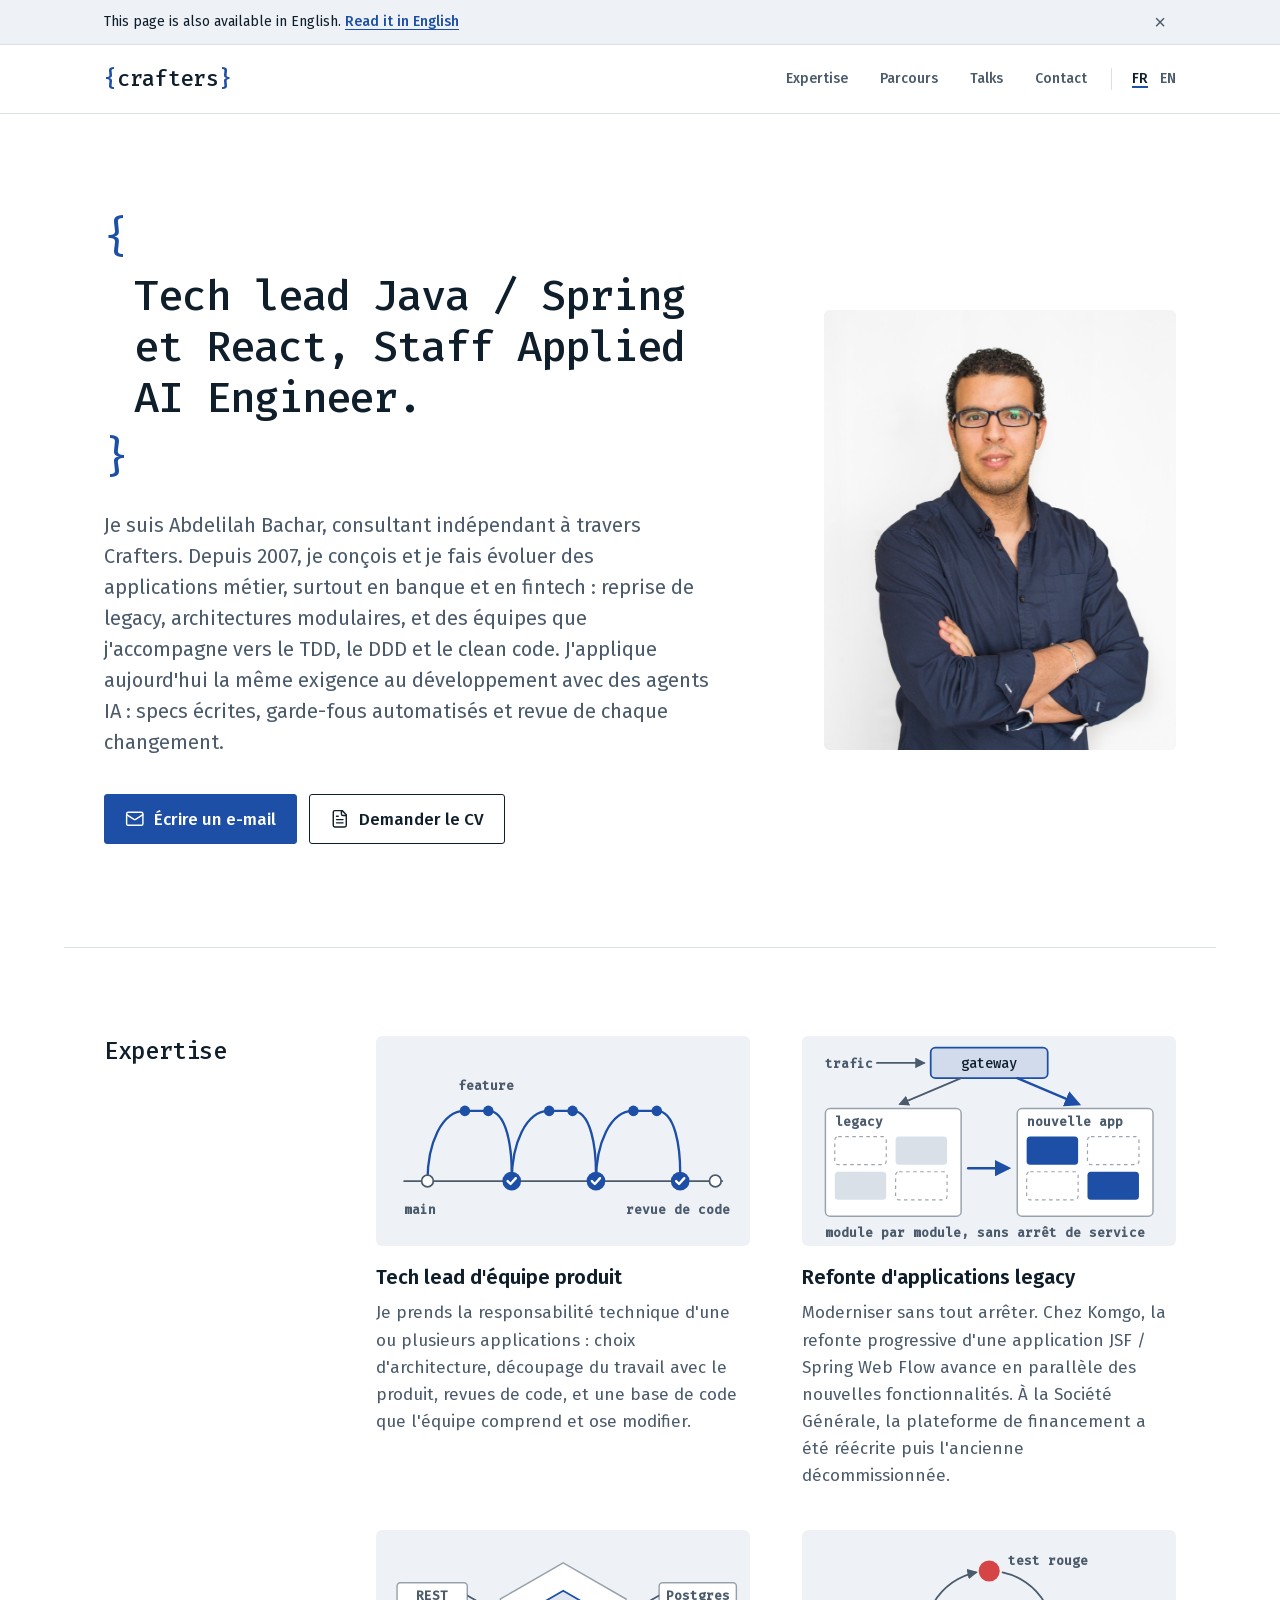
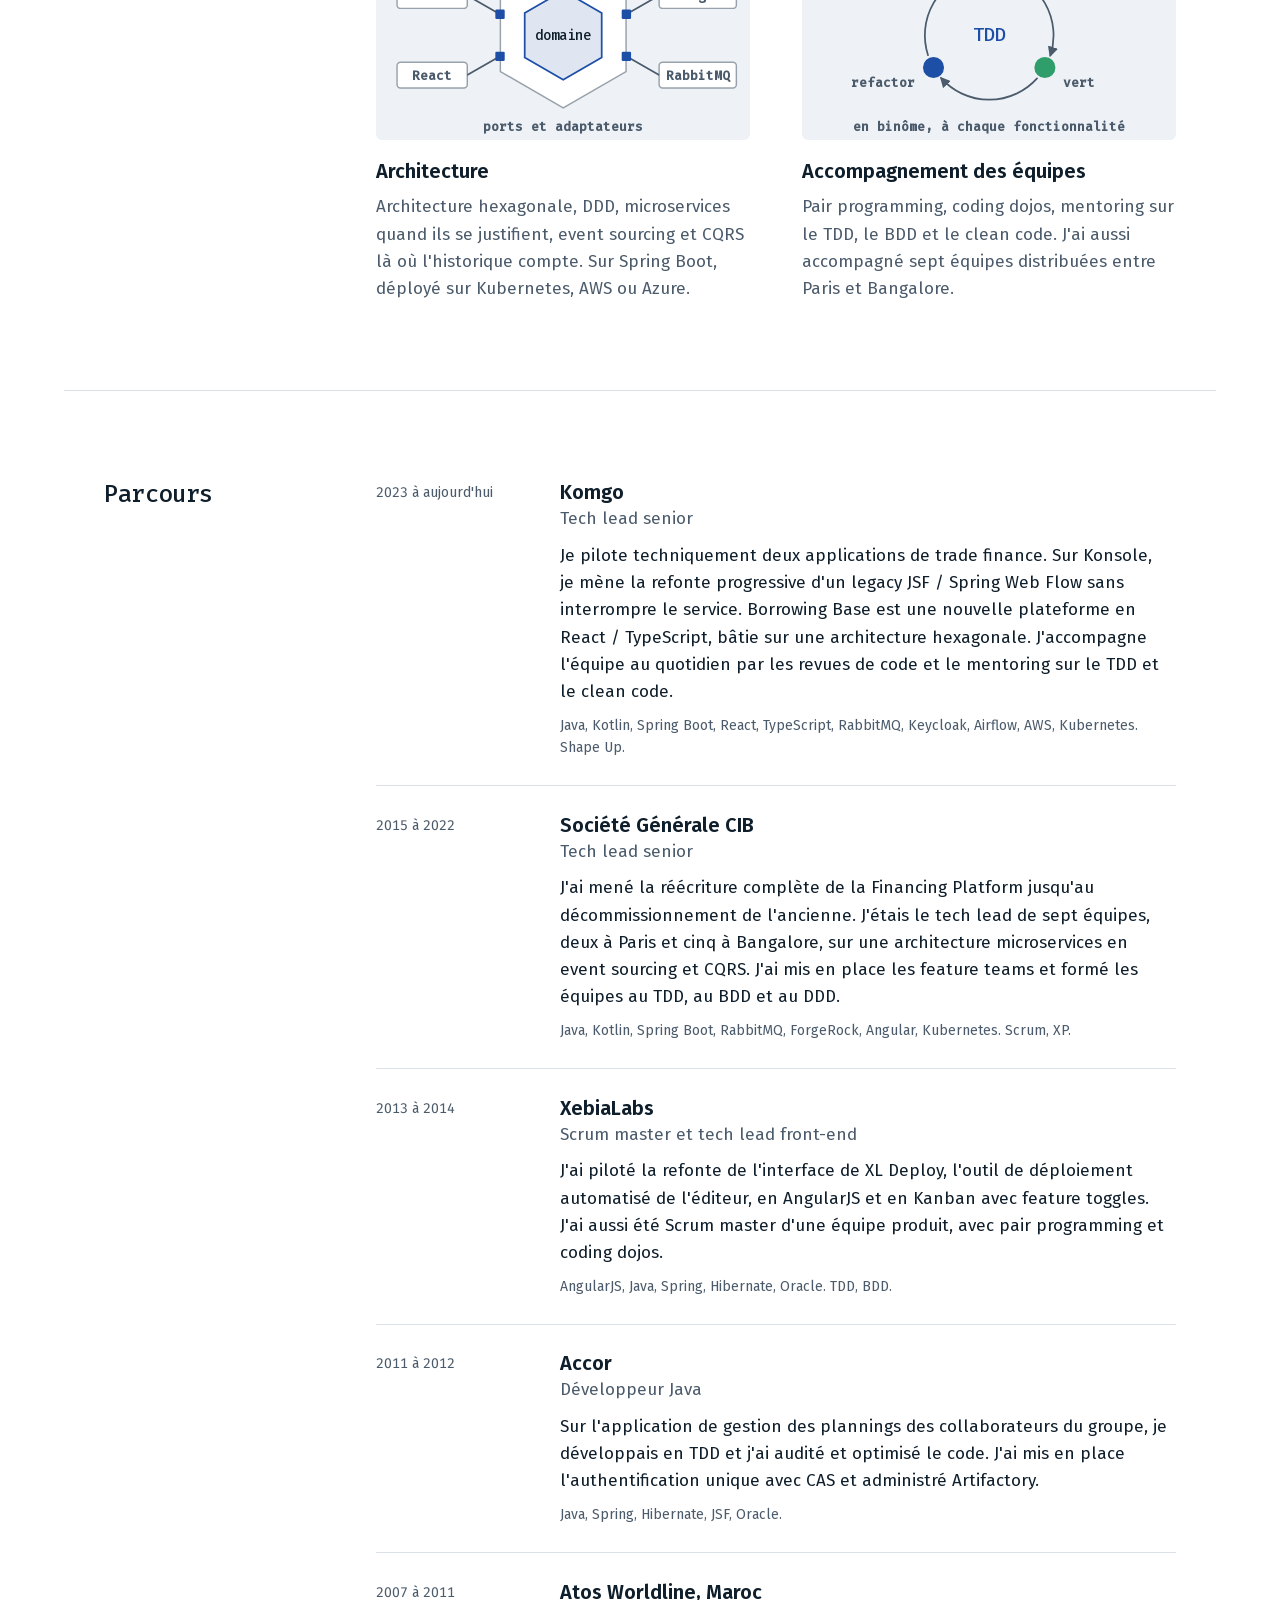
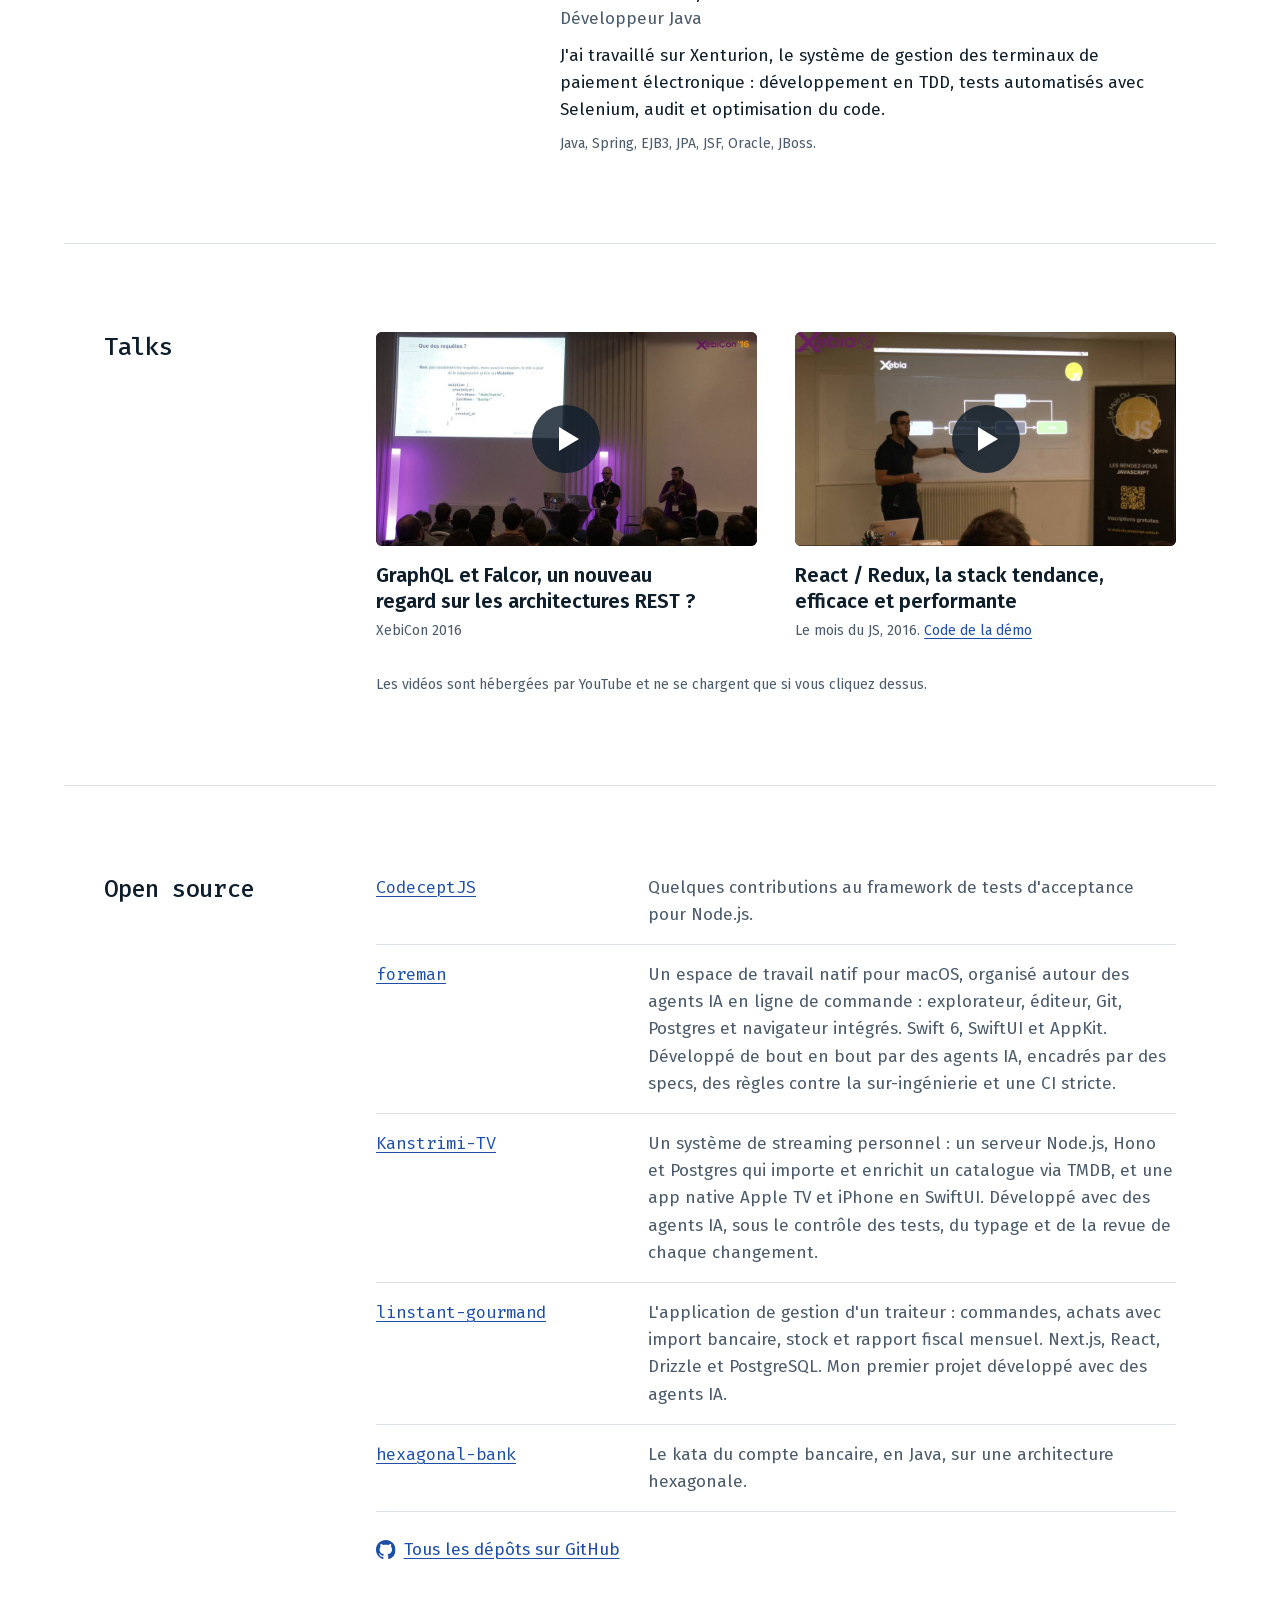
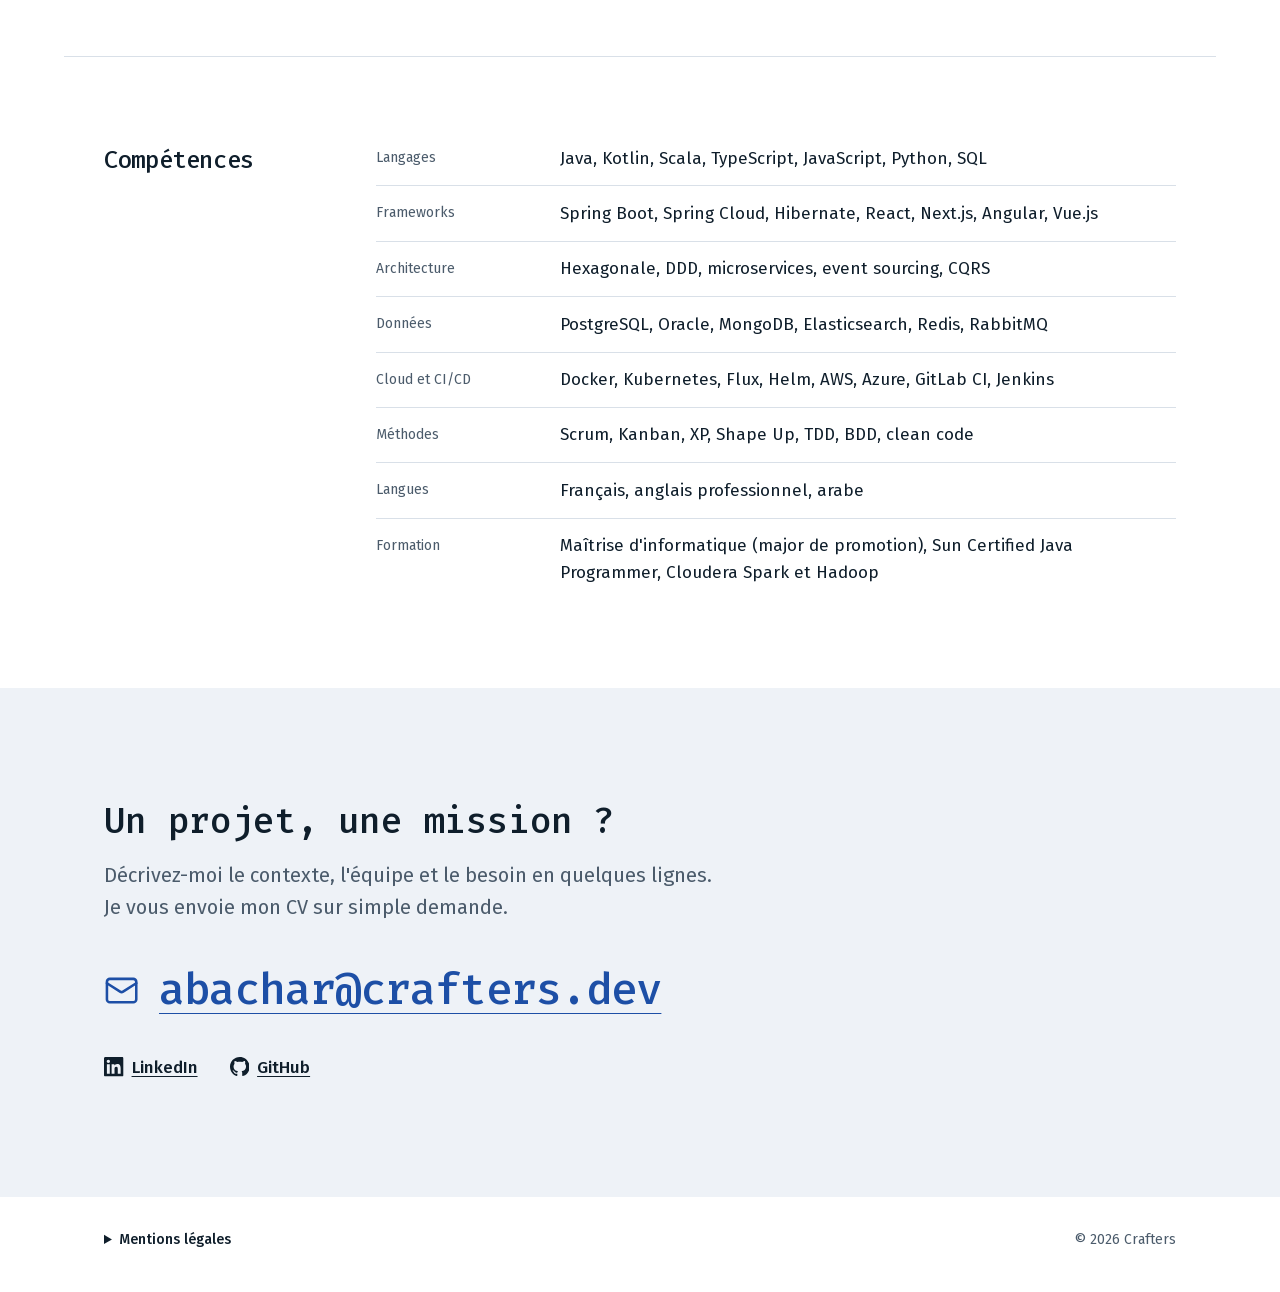
==== commit f1e521d6: "Anime les schémas de la section Expertise Chaque figure SVG se joue quand elle entre dans la fenêtre" ====
--- a/index.html
+++ b/index.html
@@ -135,22 +135,22 @@
         <dl class="services">
           <div class="service">
             <dt>
-              <svg class="service__figure" viewBox="0 0 320 180" aria-hidden="true" focusable="false">
+              <svg class="service__figure" data-figure="git" viewBox="0 0 320 180" aria-hidden="true" focusable="false">
                 <path class="ln" d="M24 124H296"/>
-                <path class="ac-ln" d="M44 124C44 92 56 64 76 64H96C112 64 116 96 116 117"/>
-                <path class="ac-ln" d="M116 124C116 92 128 64 148 64H168C184 64 188 96 188 117"/>
-                <path class="ac-ln" d="M188 124C188 92 200 64 220 64H240C256 64 260 96 260 117"/>
+                <path class="ac-ln" data-step="1" d="M44 124C44 92 56 64 76 64H96C112 64 116 96 116 117"/>
+                <path class="ac-ln" data-step="2" d="M116 124C116 92 128 64 148 64H168C184 64 188 96 188 117"/>
+                <path class="ac-ln" data-step="3" d="M188 124C188 92 200 64 220 64H240C256 64 260 96 260 117"/>
                 <circle class="dot" cx="44" cy="124" r="5"/>
-                <circle class="ac" cx="76" cy="64" r="4.5"/><circle class="ac" cx="96" cy="64" r="4.5"/>
-                <circle class="ac" cx="148" cy="64" r="4.5"/><circle class="ac" cx="168" cy="64" r="4.5"/>
-                <circle class="ac" cx="220" cy="64" r="4.5"/><circle class="ac" cx="240" cy="64" r="4.5"/>
-                <circle class="ac" cx="116" cy="124" r="8"/><path class="check" d="M112.5 124l2.5 2.5 4.5-5"/>
-                <circle class="ac" cx="188" cy="124" r="8"/><path class="check" d="M184.5 124l2.5 2.5 4.5-5"/>
-                <circle class="ac" cx="260" cy="124" r="8"/><path class="check" d="M256.5 124l2.5 2.5 4.5-5"/>
-                <circle class="dot" cx="290" cy="124" r="5"/>
+                <circle class="ac commit" data-step="1" cx="76" cy="64" r="4.5"/><circle class="ac commit" data-step="1" cx="96" cy="64" r="4.5"/>
+                <circle class="ac commit" data-step="2" cx="148" cy="64" r="4.5"/><circle class="ac commit" data-step="2" cx="168" cy="64" r="4.5"/>
+                <circle class="ac commit" data-step="3" cx="220" cy="64" r="4.5"/><circle class="ac commit" data-step="3" cx="240" cy="64" r="4.5"/>
+                <circle class="ac merge" data-step="1" cx="116" cy="124" r="8"/><path class="check" data-step="1" d="M112.5 124l2.5 2.5 4.5-5"/>
+                <circle class="ac merge" data-step="2" cx="188" cy="124" r="8"/><path class="check" data-step="2" d="M184.5 124l2.5 2.5 4.5-5"/>
+                <circle class="ac merge" data-step="3" cx="260" cy="124" r="8"/><path class="check" data-step="3" d="M256.5 124l2.5 2.5 4.5-5"/>
+                <circle class="dot" data-step="4" cx="290" cy="124" r="5"/>
                 <text class="tx" x="24" y="152">main</text>
-                <text class="tx" x="70" y="46">feature</text>
-                <text class="tx" x="214" y="152">revue de code</text>
+                <text class="tx" data-step="1" x="70" y="46">feature</text>
+                <text class="tx" data-step="1" x="214" y="152">revue de code</text>
               </svg>
               Tech lead d'équipe produit
             </dt>
@@ -162,7 +162,7 @@
           </div>
           <div class="service">
             <dt>
-              <svg class="service__figure" viewBox="0 0 320 180" aria-hidden="true" focusable="false">
+              <svg class="service__figure" data-figure="legacy" viewBox="0 0 320 180" aria-hidden="true" focusable="false">
                 <defs>
                   <marker id="arrow-legacy" viewBox="0 0 10 10" refX="8" refY="5" markerWidth="7" markerHeight="7" orient="auto-start-reverse"><path class="arrow-ac" d="M0 0L10 5L0 10z"/></marker>
                   <marker id="arrow-legacy-grey" viewBox="0 0 10 10" refX="8" refY="5" markerWidth="6" markerHeight="6" orient="auto-start-reverse"><path class="arrow" d="M0 0L10 5L0 10z"/></marker>
@@ -172,21 +172,21 @@
                 <rect class="ac-soft" x="110" y="10" width="100" height="26" rx="4"/>
                 <text class="tx-strong tx-small" x="160" y="27" text-anchor="middle">gateway</text>
                 <path class="ln" d="M136 36L84 58" marker-end="url(#arrow-legacy-grey)"/>
-                <path class="ac-ln" d="M184 36L236 58" marker-end="url(#arrow-legacy)"/>
+                <path class="ac-ln" data-step="3" d="M184 36L236 58" marker-end="url(#arrow-legacy)"/>
                 <rect class="box" x="20" y="62" width="116" height="92" rx="4"/>
                 <text class="tx" x="28" y="77">legacy</text>
-                <rect class="ghost" x="28" y="86" width="44" height="24" rx="3"/>
+                <rect class="ghost" data-step="1" x="28" y="86" width="44" height="24" rx="3"/>
                 <rect class="mod" x="80" y="86" width="44" height="24" rx="3"/>
                 <rect class="mod" x="28" y="116" width="44" height="24" rx="3"/>
-                <rect class="ghost" x="80" y="116" width="44" height="24" rx="3"/>
+                <rect class="ghost" data-step="2" x="80" y="116" width="44" height="24" rx="3"/>
                 <rect class="box" x="184" y="62" width="116" height="92" rx="4"/>
                 <text class="tx" x="192" y="77">nouvelle app</text>
-                <rect class="ac-mod" x="192" y="86" width="44" height="24" rx="3"/>
+                <rect class="ac-mod" data-step="1" x="192" y="86" width="44" height="24" rx="3"/>
                 <rect class="ghost" x="244" y="86" width="44" height="24" rx="3"/>
                 <rect class="ghost" x="192" y="116" width="44" height="24" rx="3"/>
-                <rect class="ac-mod" x="244" y="116" width="44" height="24" rx="3"/>
-                <path class="ac-ln" d="M142 113H176" marker-end="url(#arrow-legacy)"/>
-                <text class="tx" x="20" y="172">module par module, sans arrêt de service</text>
+                <rect class="ac-mod" data-step="2" x="244" y="116" width="44" height="24" rx="3"/>
+                <path class="ac-ln" data-step="3" d="M142 113H176" marker-end="url(#arrow-legacy)"/>
+                <text class="tx" data-step="3" x="20" y="172">module par module, sans arrêt de service</text>
               </svg>
               Refonte d'applications legacy
             </dt>
@@ -198,18 +198,18 @@
           </div>
           <div class="service">
             <dt>
-              <svg class="service__figure" viewBox="0 0 320 180" aria-hidden="true" focusable="false">
+              <svg class="service__figure" data-figure="hexagon" viewBox="0 0 320 180" aria-hidden="true" focusable="false">
                 <polygon class="box" points="160,28 213.7,59 213.7,121 160,152 106.3,121 106.3,59"/>
                 <polygon class="ac-soft" points="160,52 192.9,71 192.9,109 160,128 127.1,109 127.1,71"/>
                 <text class="tx-strong tx-small" x="160" y="94" text-anchor="middle">domaine</text>
                 <path class="ln" d="M78 56L106 72M78 124L106 108M242 56L214 72M242 124L214 108"/>
-                <rect class="ac" x="102" y="68" width="8" height="8" rx="1"/><rect class="ac" x="102" y="104" width="8" height="8" rx="1"/>
-                <rect class="ac" x="210" y="68" width="8" height="8" rx="1"/><rect class="ac" x="210" y="104" width="8" height="8" rx="1"/>
-                <rect class="box" x="18" y="45" width="60" height="22" rx="3"/><text class="tx" x="48" y="60" text-anchor="middle">REST</text>
-                <rect class="box" x="18" y="113" width="60" height="22" rx="3"/><text class="tx" x="48" y="128" text-anchor="middle">React</text>
-                <rect class="box" x="242" y="45" width="66" height="22" rx="3"/><text class="tx" x="275" y="60" text-anchor="middle">Postgres</text>
-                <rect class="box" x="242" y="113" width="66" height="22" rx="3"/><text class="tx" x="275" y="128" text-anchor="middle">RabbitMQ</text>
-                <text class="tx" x="160" y="172" text-anchor="middle">ports et adaptateurs</text>
+                <rect class="ac" data-step="1" x="102" y="68" width="8" height="8" rx="1"/><rect class="ac" data-step="2" x="102" y="104" width="8" height="8" rx="1"/>
+                <rect class="ac" data-step="3" x="210" y="68" width="8" height="8" rx="1"/><rect class="ac" data-step="4" x="210" y="104" width="8" height="8" rx="1"/>
+                <g class="adapter adapter--l" data-step="1"><rect class="box" x="18" y="45" width="60" height="22" rx="3"/><text class="tx" x="48" y="60" text-anchor="middle">REST</text></g>
+                <g class="adapter adapter--l" data-step="2"><rect class="box" x="18" y="113" width="60" height="22" rx="3"/><text class="tx" x="48" y="128" text-anchor="middle">React</text></g>
+                <g class="adapter adapter--r" data-step="3"><rect class="box" x="242" y="45" width="66" height="22" rx="3"/><text class="tx" x="275" y="60" text-anchor="middle">Postgres</text></g>
+                <g class="adapter adapter--r" data-step="4"><rect class="box" x="242" y="113" width="66" height="22" rx="3"/><text class="tx" x="275" y="128" text-anchor="middle">RabbitMQ</text></g>
+                <text class="tx" data-step="4" x="160" y="172" text-anchor="middle">ports et adaptateurs</text>
               </svg>
               Architecture
             </dt>
@@ -221,19 +221,19 @@
           </div>
           <div class="service">
             <dt>
-              <svg class="service__figure" viewBox="0 0 320 180" aria-hidden="true" focusable="false">
+              <svg class="service__figure" data-figure="tdd" viewBox="0 0 320 180" aria-hidden="true" focusable="false">
                 <defs><marker id="arrow-tdd" viewBox="0 0 10 10" refX="8" refY="5" markerWidth="6" markerHeight="6" orient="auto-start-reverse"><path class="arrow" d="M0 0L10 5L0 10z"/></marker></defs>
-                <path class="ln" d="M171.4 36.2A55 55 0 0 1 212.3 107" marker-end="url(#arrow-tdd)"/>
-                <path class="ln" d="M200.9 126.8A55 55 0 0 1 119.1 126.8" marker-end="url(#arrow-tdd)"/>
-                <path class="ln" d="M107.7 107A55 55 0 0 1 148.6 36.2" marker-end="url(#arrow-tdd)"/>
-                <circle class="red" cx="160" cy="35" r="9"/>
-                <circle class="green" cx="207.6" cy="117.5" r="9"/>
-                <circle class="ac" cx="112.4" cy="117.5" r="9"/>
-                <text class="tx-strong tx-accent" x="160" y="95" text-anchor="middle">TDD</text>
-                <text class="tx" x="176" y="30">test rouge</text>
-                <text class="tx" x="223" y="134">vert</text>
-                <text class="tx" x="97" y="134" text-anchor="end">refactor</text>
-                <text class="tx" x="160" y="172" text-anchor="middle">en binôme, à chaque fonctionnalité</text>
+                <path class="ln" data-step="1" d="M171.4 36.2A55 55 0 0 1 212.3 107" marker-end="url(#arrow-tdd)"/>
+                <path class="ln" data-step="2" d="M200.9 126.8A55 55 0 0 1 119.1 126.8" marker-end="url(#arrow-tdd)"/>
+                <path class="ln" data-step="3" d="M107.7 107A55 55 0 0 1 148.6 36.2" marker-end="url(#arrow-tdd)"/>
+                <circle class="red" data-step="1" cx="160" cy="35" r="9"/>
+                <circle class="green" data-step="2" cx="207.6" cy="117.5" r="9"/>
+                <circle class="ac" data-step="3" cx="112.4" cy="117.5" r="9"/>
+                <text class="tx-strong tx-accent" data-step="4" x="160" y="95" text-anchor="middle">TDD</text>
+                <text class="tx" data-step="1" x="176" y="30">test rouge</text>
+                <text class="tx" data-step="2" x="223" y="134">vert</text>
+                <text class="tx" data-step="3" x="97" y="134" text-anchor="end">refactor</text>
+                <text class="tx" data-step="4" x="160" y="172" text-anchor="middle">en binôme, à chaque fonctionnalité</text>
               </svg>
               Accompagnement des équipes
             </dt>
--- a/assets/css/style.css
+++ b/assets/css/style.css
@@ -30,6 +30,8 @@
 
   --gutter: clamp(1rem, 4vw, 2.5rem);
   --measure: 38rem;
+
+  --ease: cubic-bezier(0.2, 0.7, 0.2, 1);
 }
 
 @media (prefers-color-scheme: dark) {
@@ -179,10 +181,10 @@
   border-radius: 6px;
 }
 
-/* Le seul mouvement de la page : les accolades s'ouvrent au chargement. */
+/* Mouvement d'ouverture : les accolades s'écartent au chargement. */
 @media (prefers-reduced-motion: no-preference) {
-  .statement__brace--open  { animation: brace-open 0.7s cubic-bezier(0.2, 0.7, 0.2, 1) both; }
-  .statement__brace--close { animation: brace-close 0.7s cubic-bezier(0.2, 0.7, 0.2, 1) both; }
+  .statement__brace--open  { animation: brace-open 0.7s var(--ease) both; }
+  .statement__brace--close { animation: brace-close 0.7s var(--ease) both; }
   .statement__body { animation: body-in 0.6s ease-out 0.25s both; }
 }
 @keyframes brace-open  { from { transform: translateY(1.1em); } }
@@ -237,7 +239,7 @@
 .service__figure .ac-soft { fill: color-mix(in srgb, var(--blue) 14%, transparent); stroke: var(--blue); stroke-width: 1.5; }
 .service__figure .box { fill: var(--paper); stroke: var(--ink-soft); stroke-width: 1.25; stroke-opacity: 0.55; }
 .service__figure .mod { fill: var(--rule); }
-.service__figure .ghost { fill: none; stroke: var(--ink-soft); stroke-width: 1; stroke-dasharray: 3 3; opacity: 0.55; }
+.service__figure .ghost { fill: var(--rule); fill-opacity: 0; stroke: var(--ink-soft); stroke-width: 1; stroke-dasharray: 3 3; opacity: 0.55; }
 .service__figure .dot { fill: var(--paper); stroke: var(--ink-soft); stroke-width: 1.5; }
 .service__figure .check { fill: none; stroke: var(--paper); stroke-width: 2; stroke-linecap: round; stroke-linejoin: round; }
 .service__figure .arrow { fill: var(--ink-soft); }
@@ -250,6 +252,58 @@
 .service dt { font-weight: 600; font-size: var(--step-1); line-height: 1.3; }
 .service dd { margin-top: 0.6rem; color: var(--ink-soft); max-width: var(--measure); }
 
+/* Les schémas se jouent quand ils entrent dans la fenêtre, puis au survol.
+   Sans JavaScript ou en mouvement réduit, ils restent à leur état final.
+   .is-live : les animations s'appliquent ; .is-paused : figées à l'image de départ. */
+@media (prefers-reduced-motion: no-preference) {
+  .service__figure [data-step="1"] { --i: 0; }
+  .service__figure [data-step="2"] { --i: 1; }
+  .service__figure [data-step="3"] { --i: 2; }
+  .service__figure [data-step="4"] { --i: 3; }
+  .service__figure.is-live * { transform-box: fill-box; transform-origin: center; }
+  .service__figure.is-live.is-paused * { animation-play-state: paused !important; }
+
+  /* Git : main se trace, chaque branche se dessine puis est revue. */
+  .is-live[data-figure="git"] .ln { --len: 272; stroke-dasharray: var(--len); animation: fig-draw 0.5s var(--ease) both; }
+  .is-live[data-figure="git"] .ac-ln { --len: 156; stroke-dasharray: var(--len); animation: fig-draw 0.4s var(--ease) both; animation-delay: calc(0.4s + var(--i) * 0.45s); }
+  .is-live[data-figure="git"] .commit { animation: fig-pop 0.3s var(--ease) both; animation-delay: calc(0.6s + var(--i) * 0.45s); }
+  .is-live[data-figure="git"] .merge { animation: fig-pop 0.3s var(--ease) both; animation-delay: calc(0.8s + var(--i) * 0.45s); }
+  .is-live[data-figure="git"] .check { --len: 11; stroke-dasharray: var(--len); animation: fig-draw 0.25s var(--ease) both; animation-delay: calc(0.95s + var(--i) * 0.45s); }
+  .is-live[data-figure="git"] .dot { animation: fig-pop 0.3s var(--ease) both; }
+  .is-live[data-figure="git"] .dot[data-step] { animation-delay: calc(0.8s + var(--i) * 0.45s); }
+  .is-live[data-figure="git"] .tx { animation: fig-fade 0.4s ease-out both; animation-delay: 0.15s; }
+  .is-live[data-figure="git"] .tx[data-step] { animation-delay: 0.7s; }
+
+  /* Legacy : un module quitte l'ancienne application, devient bleu dans la nouvelle, puis le trafic bascule. */
+  .is-live[data-figure="legacy"] .ghost[data-step] { animation: fig-unmod 0.6s var(--ease) both; animation-delay: calc(0.3s + var(--i) * 0.6s); }
+  .is-live[data-figure="legacy"] .ac-mod[data-step] { animation: fig-migrate 0.6s var(--ease) both; animation-delay: calc(0.3s + var(--i) * 0.6s); }
+  .is-live[data-figure="legacy"] [data-step="3"] { animation: fig-fade 0.4s ease-out both; animation-delay: 1.6s; }
+
+  /* Hexagone : le domaine apparaît, puis les adaptateurs viennent se brancher sur leurs ports. */
+  .is-live[data-figure="hexagon"] polygon { animation: fig-grow 0.5s var(--ease) both; }
+  .is-live[data-figure="hexagon"] .ac-soft { animation-delay: 0.1s; }
+  .is-live[data-figure="hexagon"] .tx-strong { animation: fig-fade 0.4s ease-out both; animation-delay: 0.3s; }
+  .is-live[data-figure="hexagon"] .ln { animation: fig-fade 0.4s ease-out both; animation-delay: 0.45s; }
+  .is-live[data-figure="hexagon"] .adapter { animation: fig-slide 0.45s var(--ease) both; animation-delay: calc(0.5s + var(--i) * 0.12s); }
+  .is-live[data-figure="hexagon"] .adapter--l { --dx: -28px; }
+  .is-live[data-figure="hexagon"] .adapter--r { --dx: 28px; }
+  .is-live[data-figure="hexagon"] .ac[data-step] { animation: fig-pop 0.3s var(--ease) both; animation-delay: calc(0.65s + var(--i) * 0.12s); }
+  .is-live[data-figure="hexagon"] .tx[data-step] { animation: fig-fade 0.4s ease-out both; animation-delay: 1.1s; }
+
+  /* TDD : rouge, vert, refactor, dans l'ordre du cycle. */
+  .is-live[data-figure="tdd"] circle { animation: fig-pop 0.3s var(--ease) both; animation-delay: calc(0.1s + var(--i) * 0.45s); }
+  .is-live[data-figure="tdd"] .tx { animation: fig-fade 0.35s ease-out both; animation-delay: calc(0.2s + var(--i) * 0.45s); }
+  .is-live[data-figure="tdd"] .ln { animation: fig-fade 0.35s ease-out both; animation-delay: calc(0.3s + var(--i) * 0.45s); }
+  .is-live[data-figure="tdd"] .tx-strong { animation: fig-pop 0.4s var(--ease) both; animation-delay: 1.45s; }
+}
+@keyframes fig-draw { from { stroke-dashoffset: var(--len); } }
+@keyframes fig-fade { from { opacity: 0; } }
+@keyframes fig-pop { from { opacity: 0; transform: scale(0.2); } }
+@keyframes fig-grow { from { opacity: 0; transform: scale(0.85); } }
+@keyframes fig-slide { from { opacity: 0; transform: translateX(var(--dx)); } }
+@keyframes fig-unmod { from { opacity: 1; fill-opacity: 1; stroke-opacity: 0; } }
+@keyframes fig-migrate { from { fill: var(--rule); transform: translateX(-164px); } }
+
 /* Parcours */
 
 .mission {
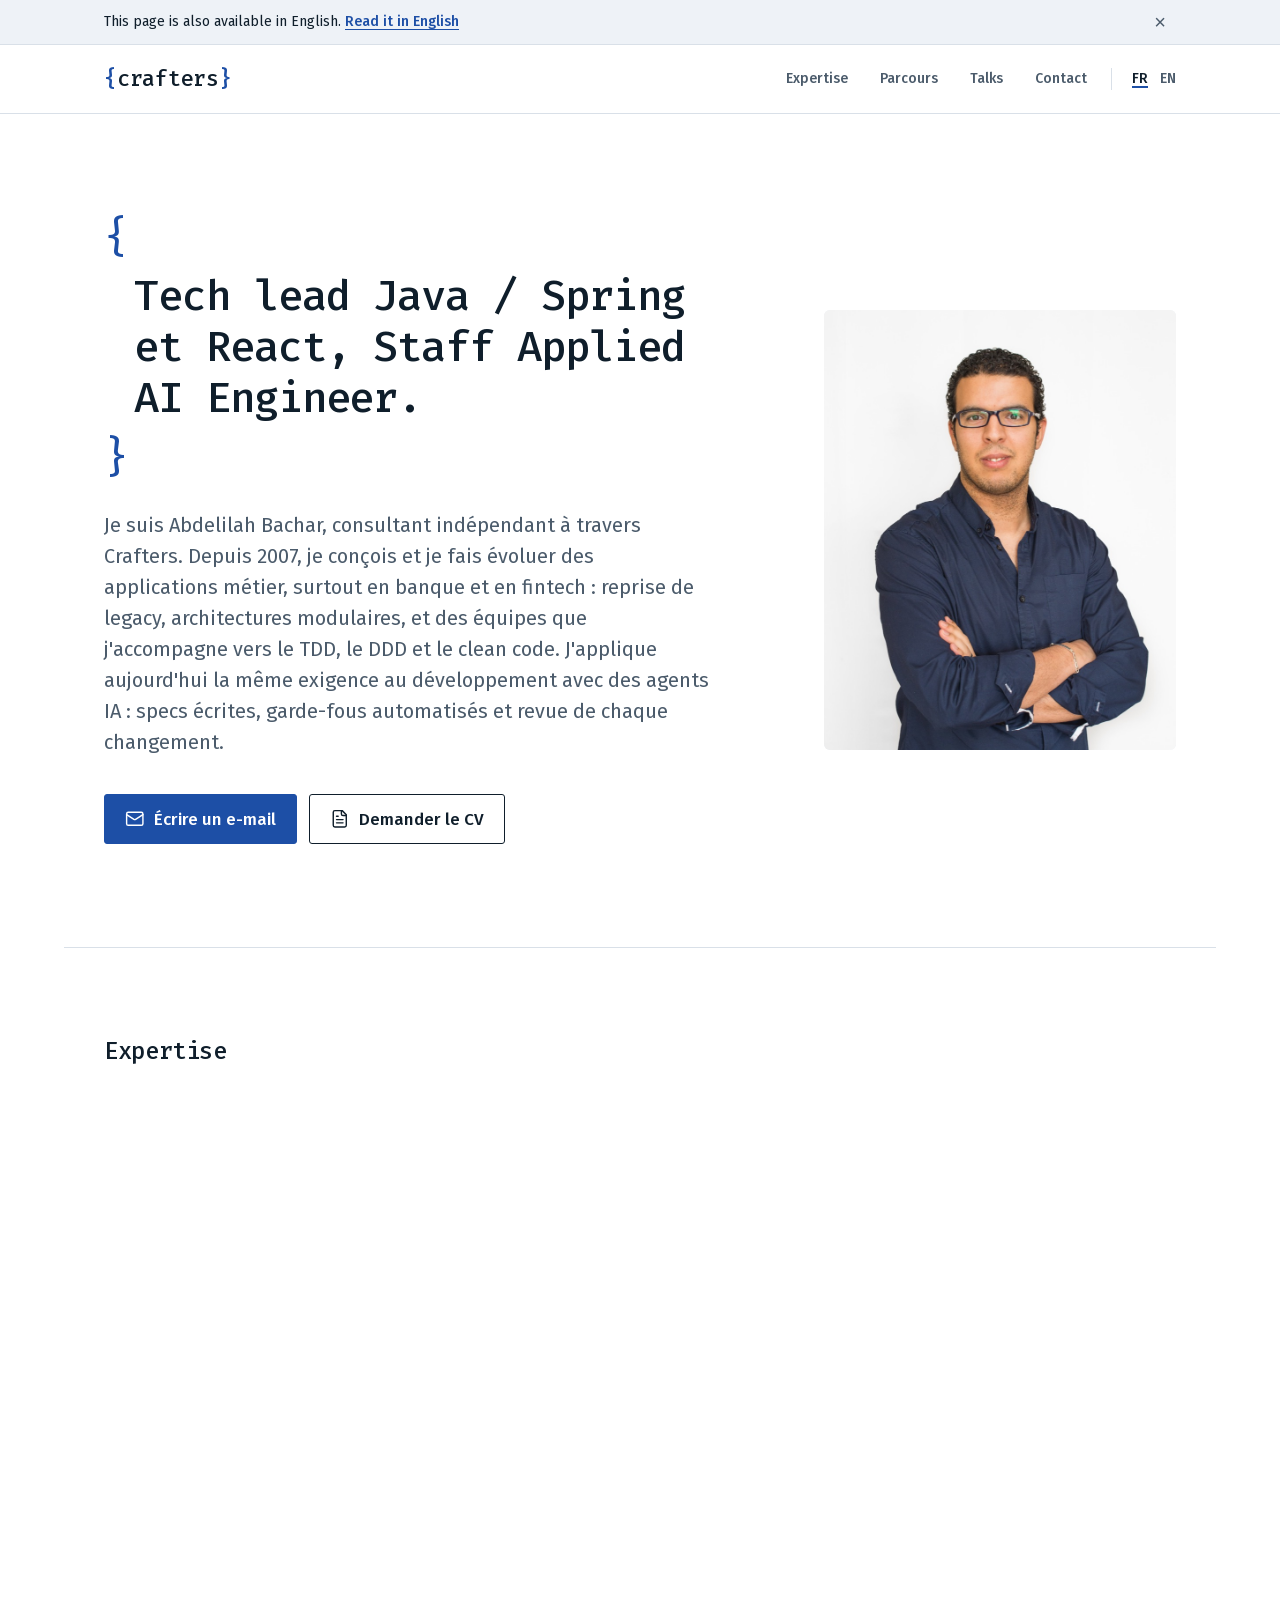
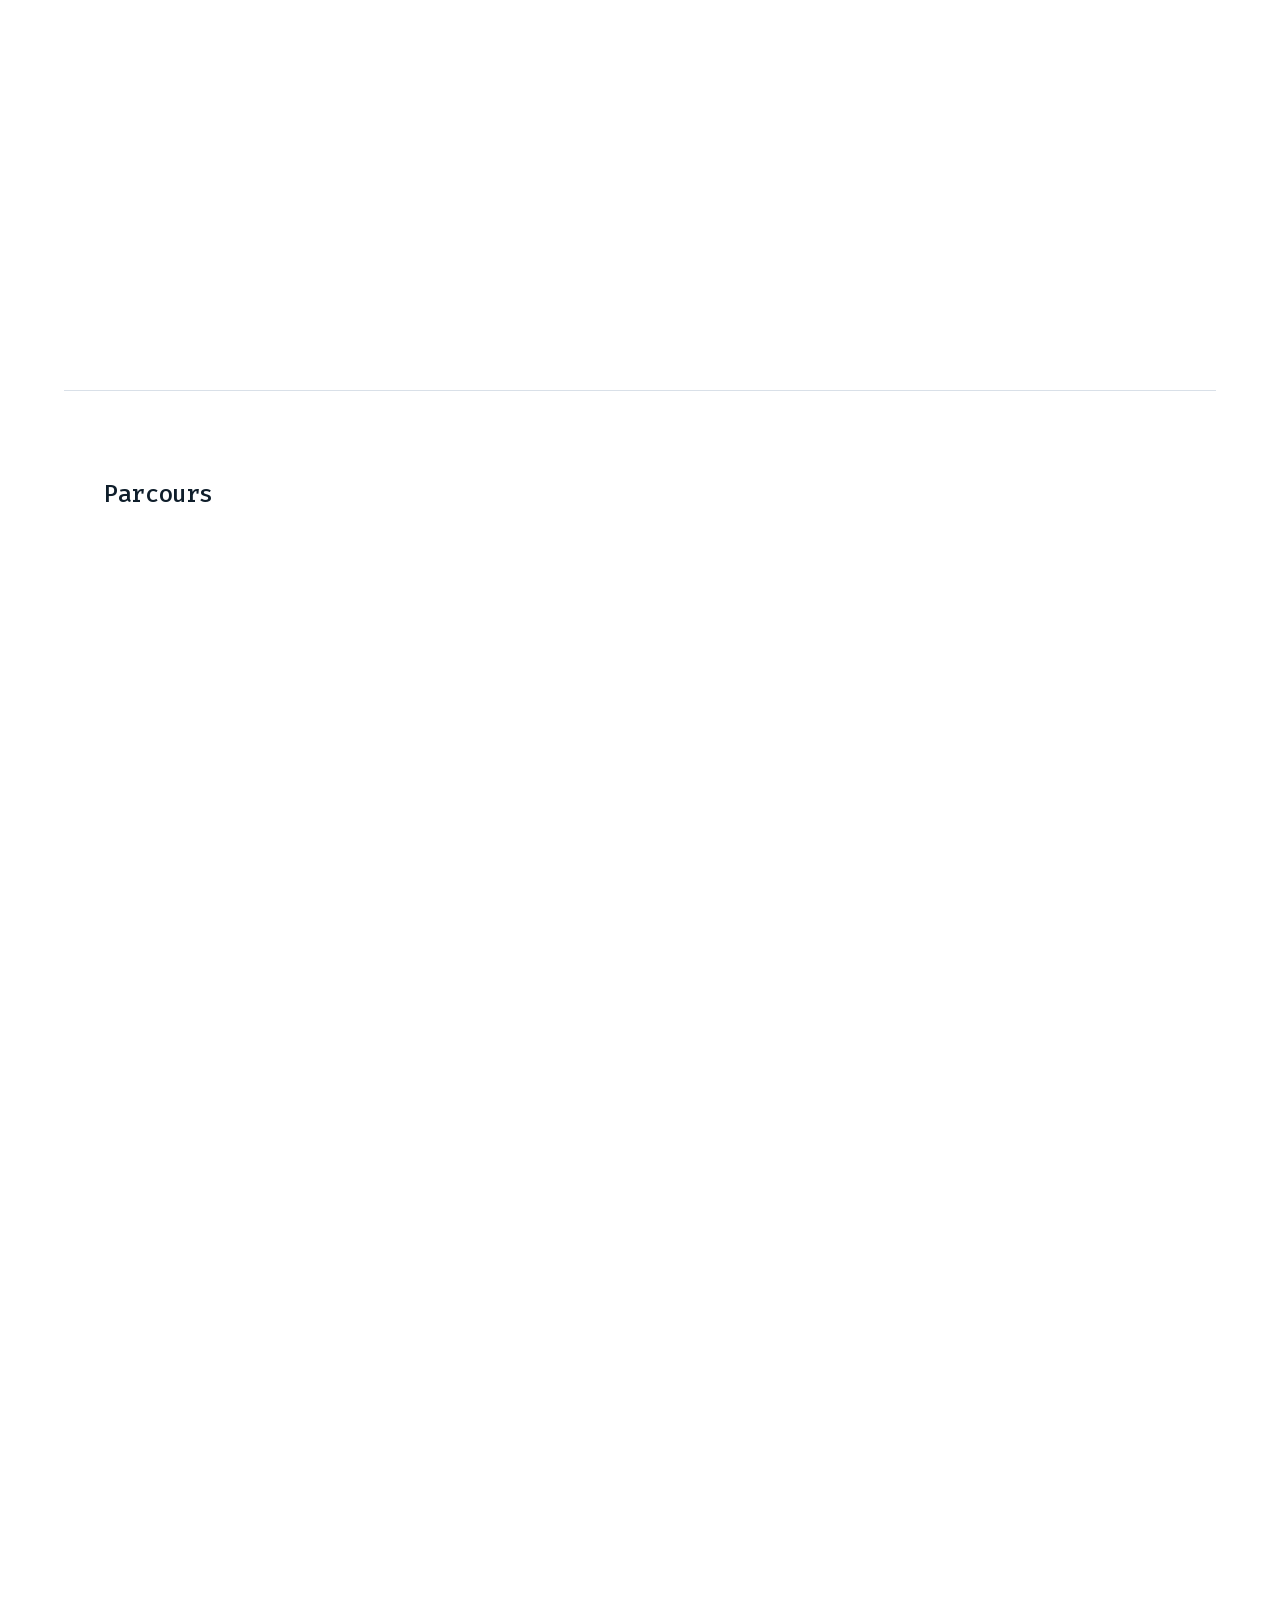
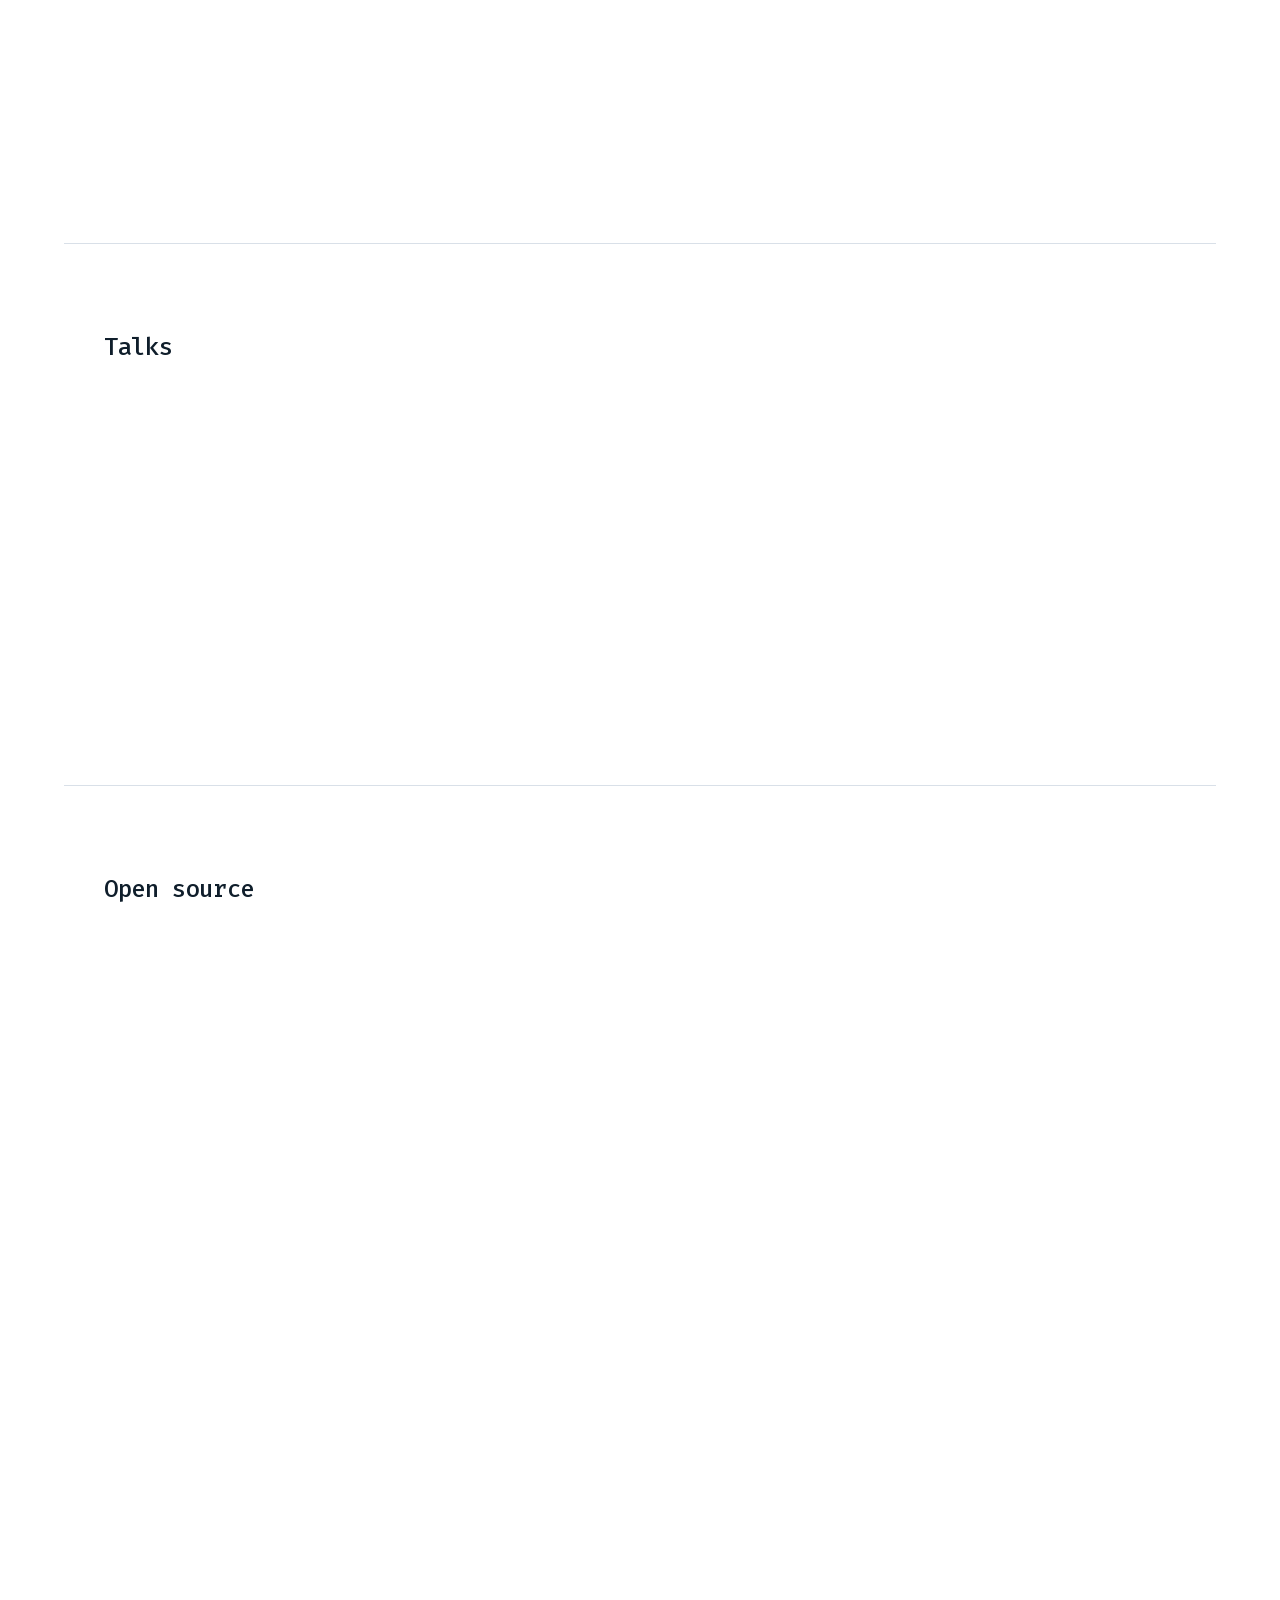
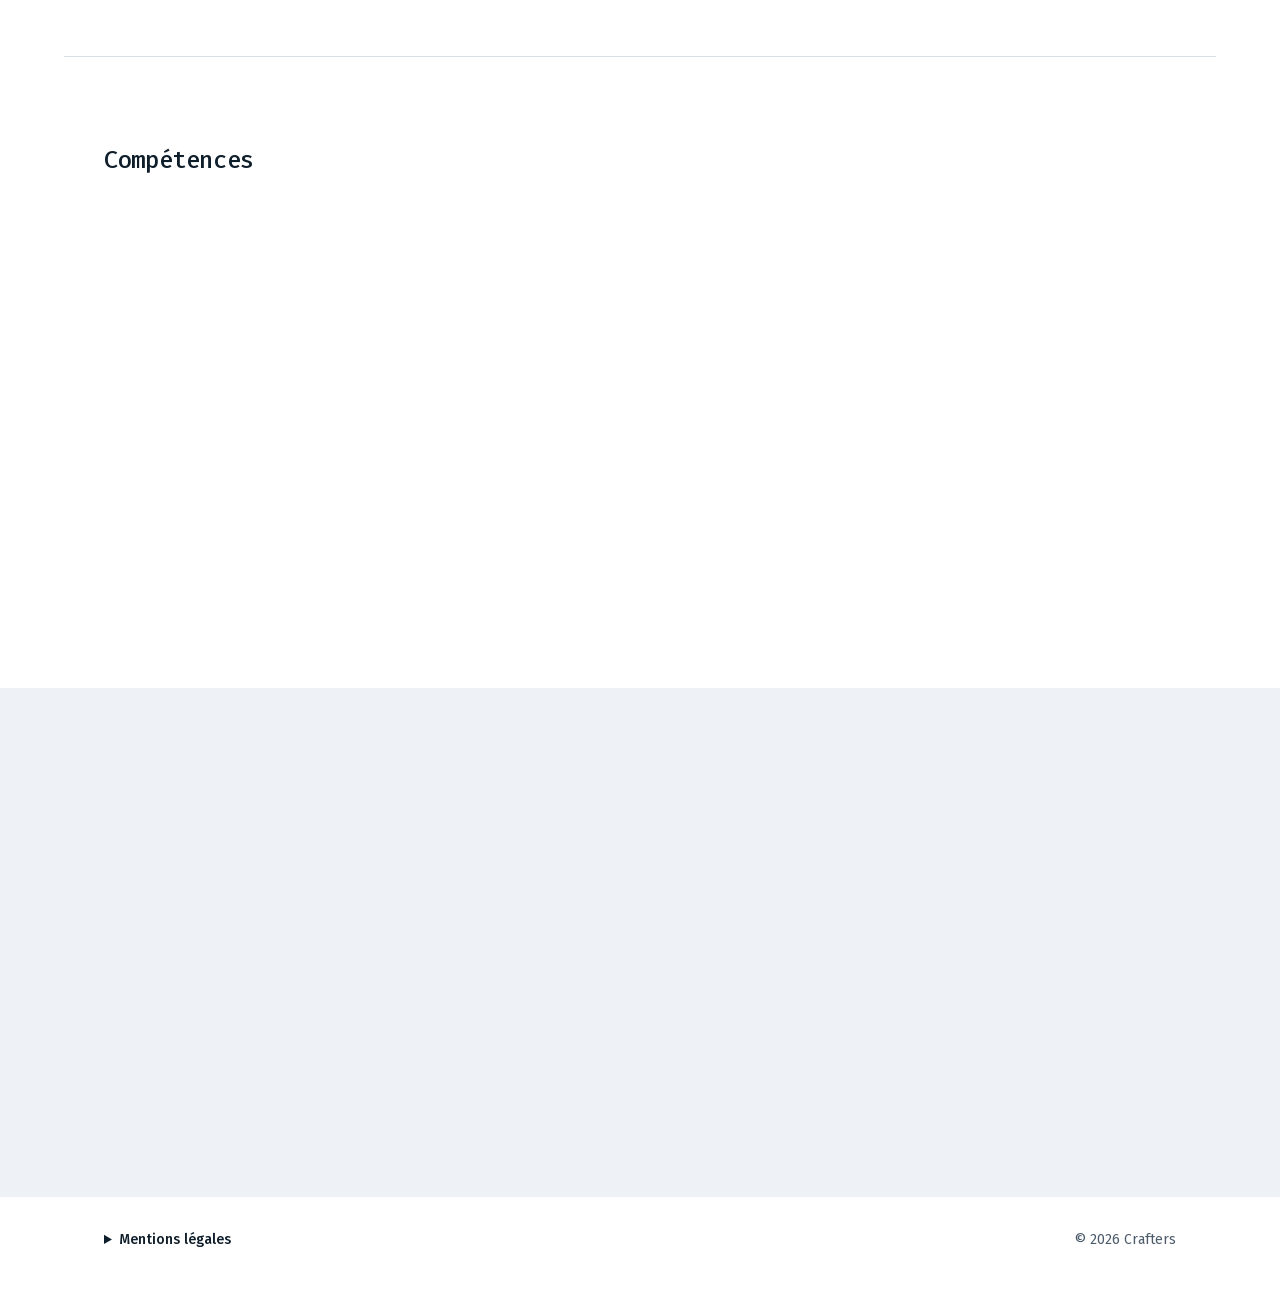
==== commit e485de80: "Update Open source names" ====
--- a/index.html
+++ b/index.html
@@ -328,19 +328,19 @@
             <p>Quelques contributions au framework de tests d'acceptance pour Node.js.</p>
           </li>
           <li>
-            <a href="https://github.com/abachar/foreman">foreman</a>
+            <a href="https://github.com/abachar/foreman">Foreman</a>
             <p>Un espace de travail natif pour macOS, organisé autour des agents IA en ligne de commande : explorateur, éditeur, Git, Postgres et navigateur intégrés. Swift 6, SwiftUI et AppKit. Développé de bout en bout par des agents IA, encadrés par des specs, des règles contre la sur-ingénierie et une CI stricte.</p>
           </li>
           <li>
-            <a href="https://github.com/abachar/Kanstrimi-TV">Kanstrimi-TV</a>
+            <a href="https://github.com/abachar/Kanstrimi-TV">Kanstrimi TV</a>
             <p>Un système de streaming personnel : un serveur Node.js, Hono et Postgres qui importe et enrichit un catalogue via TMDB, et une app native Apple TV et iPhone en SwiftUI. Développé avec des agents IA, sous le contrôle des tests, du typage et de la revue de chaque changement.</p>
           </li>
           <li>
-            <a href="https://github.com/abachar/linstant-gourmand">linstant-gourmand</a>
+            <a href="https://github.com/abachar/linstant-gourmand">L'Instant Gourmand</a>
             <p>L'application de gestion d'un traiteur : commandes, achats avec import bancaire, stock et rapport fiscal mensuel. Next.js, React, Drizzle et PostgreSQL. Mon premier projet développé avec des agents IA.</p>
           </li>
           <li>
-            <a href="https://github.com/abachar/hexagonal-bank">hexagonal-bank</a>
+            <a href="https://github.com/abachar/hexagonal-bank">Hexagonal Bank</a>
             <p>Le kata du compte bancaire, en Java, sur une architecture hexagonale.</p>
           </li>
         </ul>
--- a/assets/css/style.css
+++ b/assets/css/style.css
@@ -49,7 +49,7 @@
 
 *, *::before, *::after { box-sizing: border-box; }
 
-html { -webkit-text-size-adjust: 100%; scroll-behavior: smooth; }
+html { -webkit-text-size-adjust: 100%; scroll-behavior: smooth; scroll-padding-top: 5.5rem; }
 
 body {
   margin: 0;
@@ -85,6 +85,7 @@
 /* En-tête */
 
 .lang-hint { background: var(--mist); border-bottom: 1px solid var(--rule); font-size: var(--step--1); }
+.lang-hint__close { transition: color 0.15s ease-out, background-color 0.15s ease-out; }
 .lang-hint__inner { display: flex; align-items: center; justify-content: space-between; gap: 1rem; min-height: 2.75rem; }
 .lang-hint a { font-weight: 500; }
 .lang-hint__close {
@@ -101,7 +102,16 @@
 }
 .lang-hint__close:hover { color: var(--ink); background: var(--paper); }
 
-.site-header { border-bottom: 1px solid var(--rule); }
+/* L'en-tête reste visible au défilement pour que le menu indique la section courante. */
+.site-header {
+  position: sticky;
+  top: 0;
+  z-index: 5;
+  border-bottom: 1px solid var(--rule);
+  background: color-mix(in srgb, var(--paper) 92%, transparent);
+  -webkit-backdrop-filter: blur(10px);
+  backdrop-filter: blur(10px);
+}
 .site-header__inner { display: flex; align-items: center; gap: 1.5rem; min-height: 4.25rem; }
 .site-header__inner .site-nav { margin-left: auto; }
 
@@ -114,14 +124,30 @@
   text-decoration: none;
 }
 .wordmark:hover { color: var(--ink); }
-.wordmark .brace { color: var(--blue); }
-
-.site-nav { display: flex; gap: clamp(1rem, 2.5vw, 2rem); font-size: var(--step--1); font-weight: 500; }
-.site-nav a { color: var(--ink-soft); text-decoration: none; }
+.wordmark .brace { display: inline-block; color: var(--blue); }
+
+.site-nav { position: relative; display: flex; gap: clamp(1rem, 2.5vw, 2rem); font-size: var(--step--1); font-weight: 500; }
+.site-nav a { color: var(--ink-soft); text-decoration: none; transition: color 0.15s ease-out; }
 .site-nav a:hover { color: var(--ink); text-decoration: underline; }
+.site-nav a[aria-current="true"] { color: var(--ink); }
+/* Soulignement bleu qui glisse sous le lien de la section visible (posé par le script). */
+.site-nav__marker {
+  position: absolute;
+  left: 0;
+  bottom: -0.35em;
+  width: 0;
+  height: 2px;
+  background: var(--blue);
+  opacity: 0;
+  pointer-events: none;
+}
+.site-nav__marker.is-on { opacity: 1; }
+@media (prefers-reduced-motion: no-preference) {
+  .site-nav__marker { transition: transform 0.3s var(--ease), width 0.3s var(--ease), opacity 0.2s ease-out; }
+}
 
 .lang-switch { display: flex; gap: 0.75rem; padding-left: 1.25rem; border-left: 1px solid var(--rule); font-size: var(--step--1); font-weight: 500; }
-.lang-switch a { color: var(--ink-soft); text-decoration: none; }
+.lang-switch a { color: var(--ink-soft); text-decoration: none; transition: color 0.15s ease-out; }
 .lang-switch a:hover { color: var(--ink); text-decoration: underline; }
 .lang-switch a[aria-current="page"] { color: var(--ink); text-decoration: underline; text-decoration-color: var(--blue); text-decoration-thickness: 2px; }
 
@@ -167,6 +193,7 @@
   font-weight: 500;
   text-decoration: none;
 }
+.button { transition: background-color 0.15s ease-out, border-color 0.15s ease-out, color 0.15s ease-out, transform 0.15s ease-out; }
 .button:hover { background: var(--mist); color: var(--ink); }
 .button--primary { background: var(--blue); border-color: var(--blue); color: var(--on-blue); }
 .button--primary:hover { background: var(--blue-strong); border-color: var(--blue-strong); color: var(--on-blue); }
@@ -181,15 +208,19 @@
   border-radius: 6px;
 }
 
-/* Mouvement d'ouverture : les accolades s'écartent au chargement. */
+/* Ouverture : les accolades s'écartent, puis le texte, les boutons et le portrait suivent. */
 @media (prefers-reduced-motion: no-preference) {
   .statement__brace--open  { animation: brace-open 0.7s var(--ease) both; }
   .statement__brace--close { animation: brace-close 0.7s var(--ease) both; }
   .statement__body { animation: body-in 0.6s ease-out 0.25s both; }
+  .lead { animation: rise-in 0.6s var(--ease) 0.4s both; }
+  .actions { animation: rise-in 0.6s var(--ease) 0.5s both; }
+  .hero__portrait { animation: rise-in 0.8s var(--ease) 0.3s both; }
 }
 @keyframes brace-open  { from { transform: translateY(1.1em); } }
 @keyframes brace-close { from { transform: translateY(-1.1em); } }
 @keyframes body-in { from { opacity: 0; } }
+@keyframes rise-in { from { opacity: 0; transform: translateY(0.6rem); } }
 
 /* Icônes */
 
@@ -217,7 +248,7 @@
   line-height: 1.25;
   align-self: start;
   position: sticky;
-  top: 2rem;
+  top: 6rem;
 }
 
 /* Expertise */
@@ -359,6 +390,7 @@
   border-width: 0.75rem 0 0.75rem 1.25rem;
   border-color: transparent transparent transparent #fff;
 }
+.video__play::before { transition: background-color 0.2s ease-out, transform 0.2s var(--ease); }
 .video__play:hover::before { background: #1d4fa6; }
 .video__play:focus-visible { outline-offset: -4px; outline-color: #fff; }
 
@@ -408,7 +440,22 @@
   overflow-wrap: anywhere;
 }
 .contact__links { display: flex; flex-wrap: wrap; gap: 0.5rem 2rem; margin-top: 1.5rem; font-weight: 500; }
-.contact__email a { display: inline-flex; align-items: center; gap: 0.45em; }
+/* L'adresse garde un filet discret ; au survol, un trait bleu se trace sous le texte, de gauche à droite. */
+.contact__email a { position: relative; display: inline-flex; align-items: center; gap: 0.45em; text-decoration: none; }
+.contact__email a::before, .contact__email a::after {
+  content: "";
+  position: absolute;
+  left: 1.25em; /* après l'icône et son espacement */
+  right: 0;
+  bottom: -0.08em;
+  height: 2px;
+}
+.contact__email a::before { background: var(--rule); }
+.contact__email a::after { background: var(--blue); transform: scaleX(0); transform-origin: left; }
+.contact__email a:hover::after, .contact__email a:focus-visible::after { transform: scaleX(1); }
+@media (prefers-reduced-motion: no-preference) {
+  .contact__email a::after { transition: transform 0.35s var(--ease); }
+}
 .contact__email-icon { width: 0.8em; height: 0.8em; }
 .contact__links a { color: var(--ink); }
 
@@ -420,6 +467,7 @@
 .legal { flex: 1 1 30rem; }
 .legal summary { cursor: pointer; width: fit-content; color: var(--ink); font-weight: 500; }
 .legal__body { max-width: 46rem; margin-top: 1rem; }
+.legal summary { transition: color 0.15s ease-out; }
 .legal__body p + p { margin-top: 0.75rem; }
 .legal strong { color: var(--ink); font-weight: 500; }
 
@@ -445,11 +493,32 @@
   .actions .button { flex: 1 1 100%; justify-content: center; }
 }
 
+/* Micro-interactions : survols et ouvertures, tous sous la préférence de mouvement. */
+@media (prefers-reduced-motion: no-preference) {
+  .button:hover { transform: translateY(-1px); }
+  .button:active { transform: none; transition-duration: 0.05s; }
+  .video__play:hover::before, .video__play:focus-visible::before { transform: scale(1.06); }
+  .wordmark .brace { transition: transform 0.25s var(--ease); }
+  .wordmark:hover .brace:first-child { transform: translateX(-0.12em); }
+  .wordmark:hover .brace:last-child { transform: translateX(0.12em); }
+  .lang-hint:not([hidden]) { animation: hint-in 0.35s ease-out both; }
+  .legal[open] .legal__body { animation: rise-in 0.3s var(--ease) both; }
+}
+@keyframes hint-in { from { opacity: 0; transform: translateY(-0.5rem); } }
+
+/* Révélation au défilement : le script masque les éléments encore sous la fenêtre,
+   puis les révèle à leur entrée. Ceux déjà visibles au chargement ne sont jamais masqués. */
+@media (prefers-reduced-motion: no-preference) {
+  .reveal { opacity: 0; transform: translateY(0.75rem); }
+  .reveal.is-in { opacity: 1; transform: none; transition: opacity 0.45s ease-out, transform 0.45s var(--ease); }
+}
+
 @media (prefers-reduced-motion: reduce) {
   html { scroll-behavior: auto; }
 }
 
 @media print {
   .site-header, .actions, .video__play, .note { display: none; }
+  .reveal { opacity: 1; transform: none; }
   .contact { background: none; }
 }
